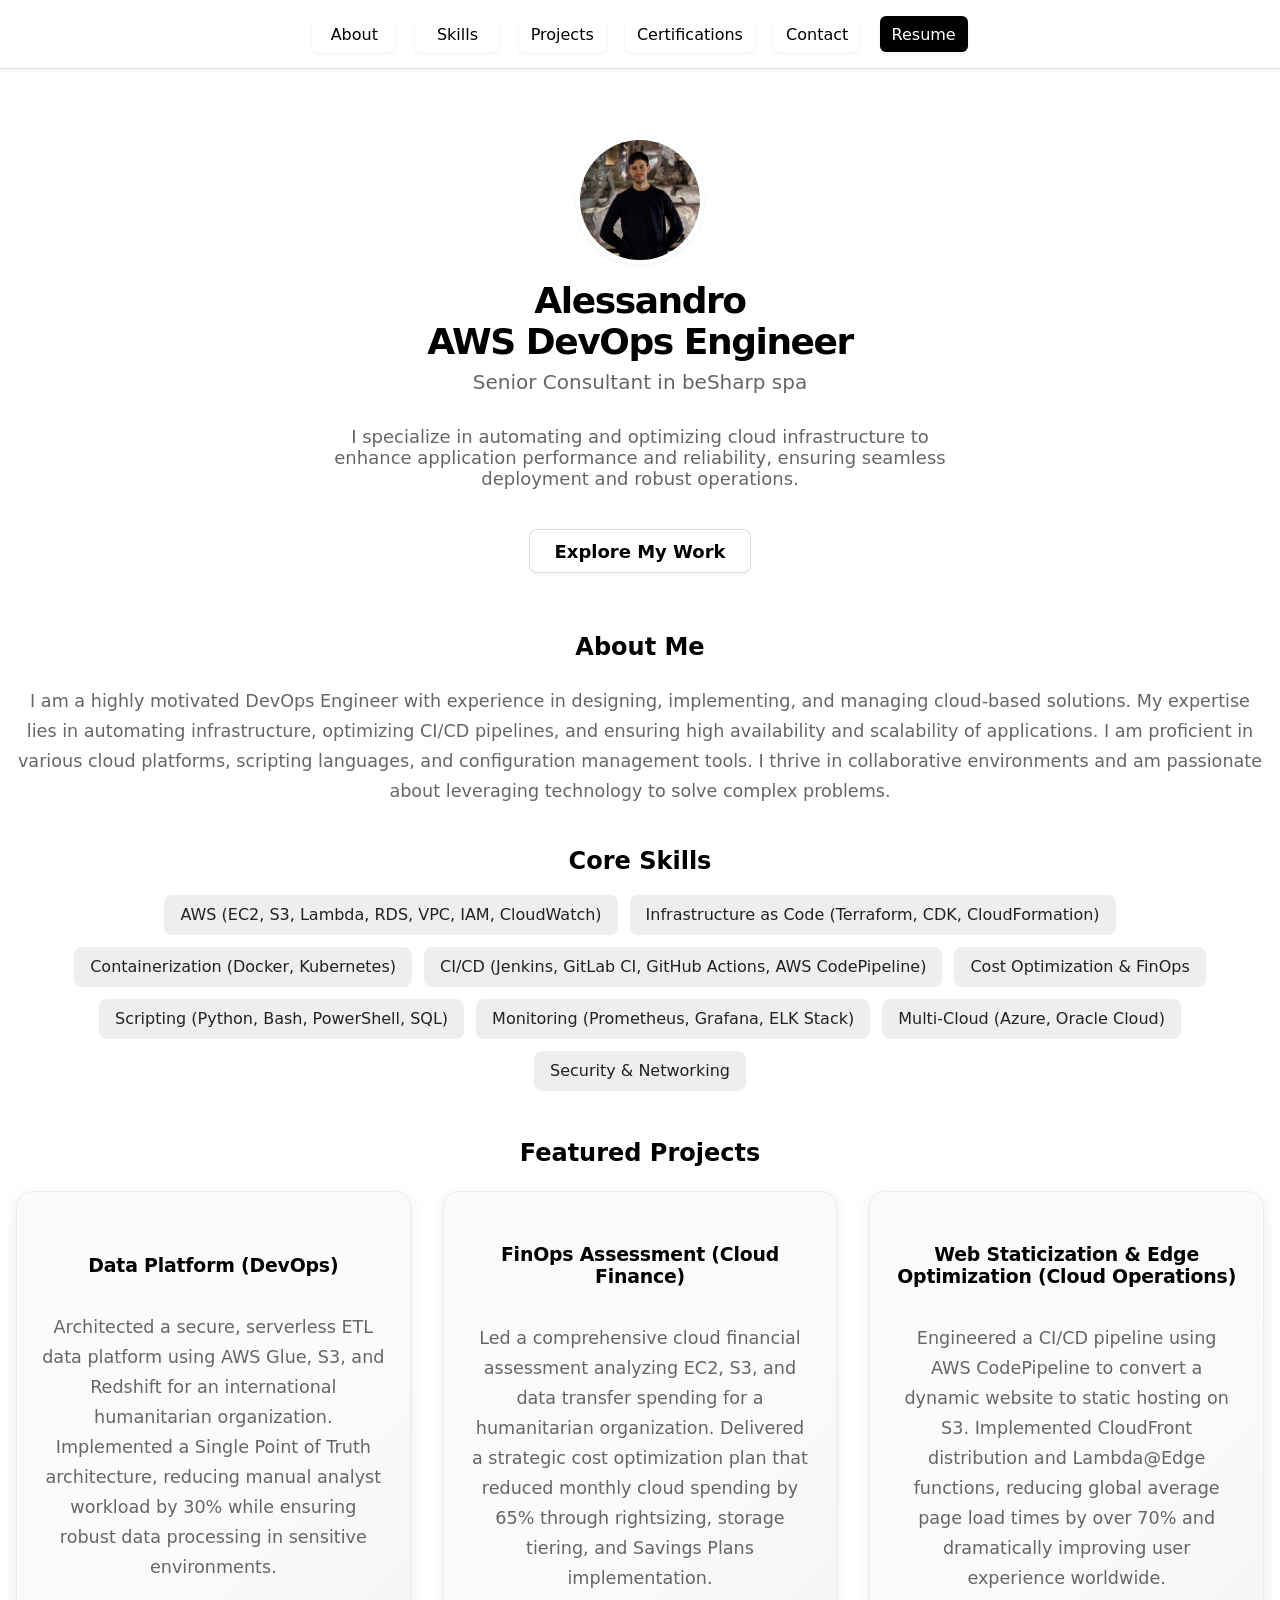
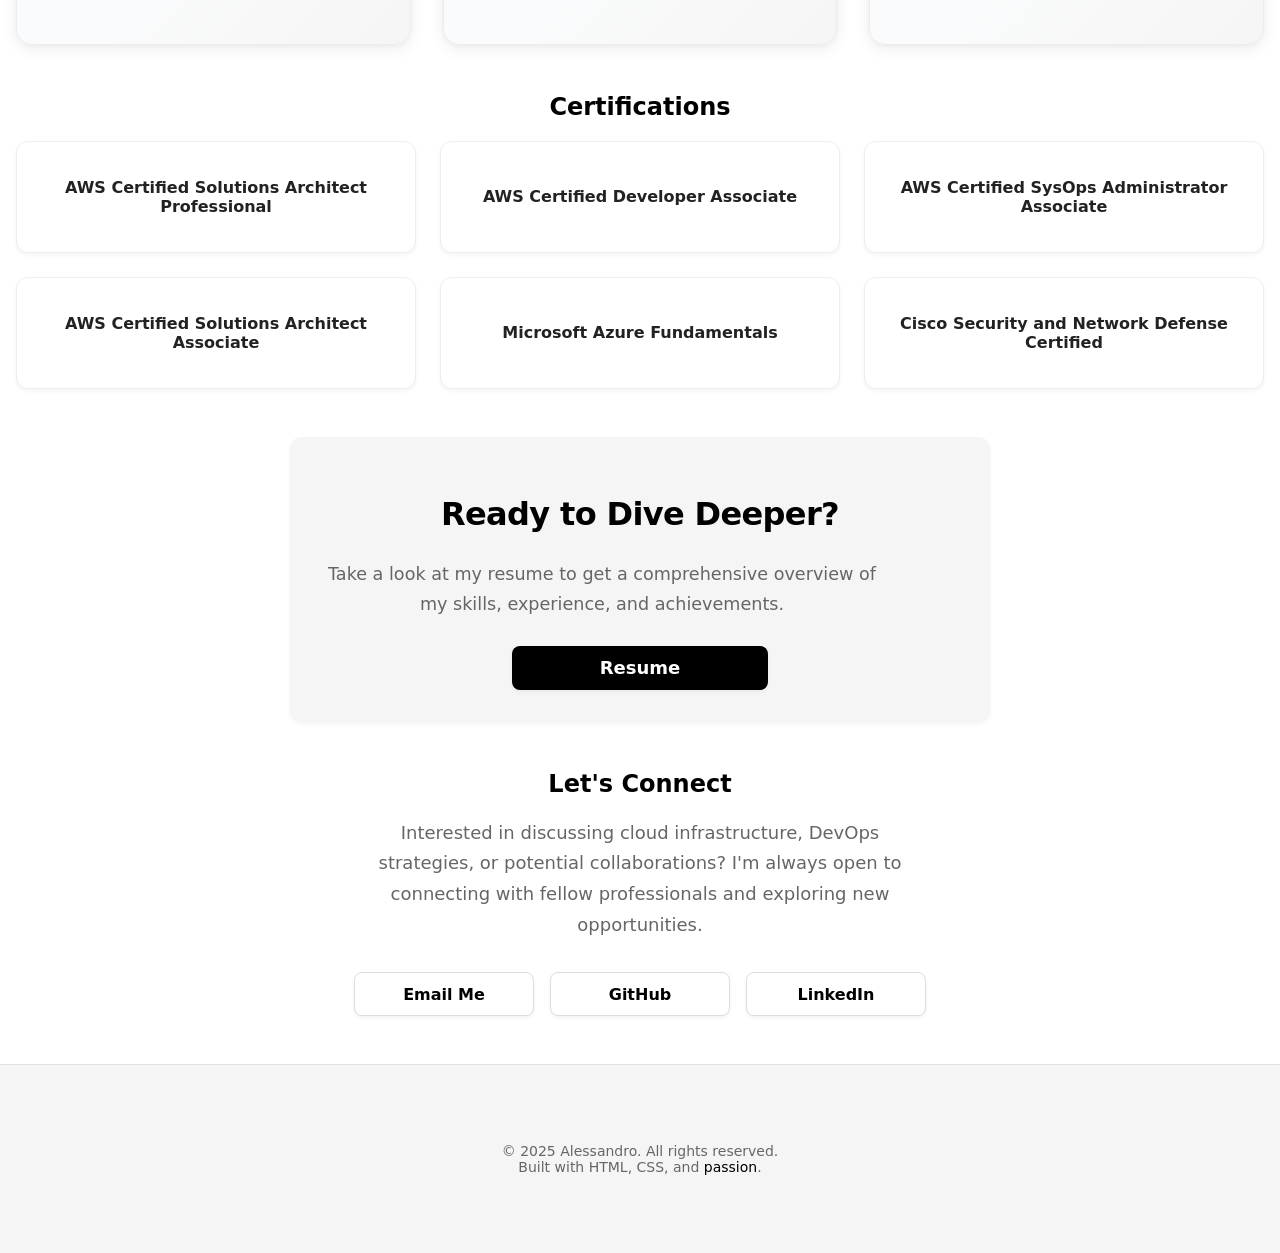
==== index.html @ d85e92bc "fix: removed dark mode" ====
<!DOCTYPE html>
<html lang="en">

<head>
  <meta charset="utf-8" />
  <title>AWS DevOps Portfolio - Alessandro</title>
  <meta name="viewport" content="width=device-width, initial-scale=1.0">
  <meta name="description"
    content="Alessandro Gallo's AWS DevOps Engineer portfolio, specializing in cloud infrastructure automation, cost optimization, and scalable solutions with proven results.">
  <meta name="keywords"
    content="AWS DevOps, Cloud Infrastructure, AWS, Azure, CI/CD, Infrastructure as Code, Cost Optimization, Terraform, Kubernetes">
  <meta name="author" content="Alessandro Gallo">
  <link rel="icon" href="data:,">

  <!-- Preconnect to external domains -->
  <link rel="preconnect" href="https://github.com">
  <link rel="preconnect" href="https://linkedin.com">

  <!-- Theme color for browser UI -->
  <meta name="theme-color" content="#000000">
  <link rel="manifest" href="manifest.json">

  <!-- Performance optimizations -->
  <link rel="preload" href="styles.css" as="style">
  <link rel="preload" href="AlessandroGallo.jpg" as="image">
  <link rel="stylesheet" href="styles.css">

  <!-- Open Graph / Social Media -->
  <meta property="og:type" content="website">
  <meta property="og:title" content="Alessandro Gallo - AWS DevOps Engineer">
  <meta property="og:description"
    content="AWS DevOps Engineer specializing in cloud infrastructure automation, cost optimization, and scalable solutions with proven results.">
  <meta property="og:url" content="https://alessandrogallo.eu.org">
  <meta property="og:image" content="https://alessandrogallo.eu.org/AlessandroGallo.jpg">

  <!-- Twitter Card -->
  <meta name="twitter:card" content="summary_large_image">
  <meta name="twitter:title" content="Alessandro Gallo - AWS DevOps Engineer">
  <meta name="twitter:description"
    content="AWS DevOps Engineer specializing in cloud infrastructure automation and cost optimization.">
  <meta name="twitter:image" content="https://alessandrogallo.eu.org/AlessandroGallo.jpg">

  <!-- Structured Data -->
  <script type="application/ld+json">
  {
    "@context": "https://schema.org",
    "@type": "Person",
    "name": "Alessandro Gallo",
    "jobTitle": "AWS DevOps Engineer",
    "worksFor": {
      "@type": "Organization",
      "name": "beSharp spa"
    },
    "url": "https://alessandrogallo.eu.org",
    "image": "https://alessandrogallo.eu.org/AlessandroGallo.jpg",
    "sameAs": [
      "https://github.com/AleG03",
      "https://linkedin.com/in/alessandro-gallo-cassarino-666607228"
    ],
    "knowsAbout": ["AWS", "DevOps", "Cloud Infrastructure", "Terraform", "Kubernetes", "Cost Optimization"],
    "alumniOf": {
      "@type": "EducationalOrganization",
      "name": "ITS Angelo Rizzoli"
    }
  }
  </script>
</head>

<body>
  <div class="topbar">
    <nav>
      <a href="#about">About</a>
      <a href="#skills">Skills</a>
      <a href="#projects">Projects</a>
      <a href="#certifications">Certifications</a>
      <a href="#contact">Contact</a>
      <a class="resume-btn" href="#resume-cta">Resume</a>
    </nav>
  </div>
  <div class="main-container">
    <main>
      <section class="hero" id="hero">
        <img src="AlessandroGallo.jpg" alt="Alessandro Gallo" class="hero-img" loading="lazy" width="128"
          height="128" />
        <h1 class="hero-title">
          <span class="tech-accent">Alessandro</span><br />
          AWS DevOps Engineer
        </h1>
        <h2 class="hero-subtitle">Senior Consultant in beSharp spa</h2>
        <p class="hero-desc">
          I specialize in automating and optimizing cloud infrastructure to enhance application performance and
          reliability, ensuring seamless deployment and robust operations.
        </p>
        <a class="explore-btn" href="#projects">
          Explore My Work
        </a>
      </section>
      <div class="section about-space" id="about">
        <h2 class="section-title">About Me</h2>
        <p>
          I am a highly motivated DevOps Engineer with experience in designing, implementing, and managing cloud-based
          solutions. My expertise lies in
          automating infrastructure, optimizing CI/CD pipelines, and ensuring high availability and scalability of
          applications. I am proficient in various cloud platforms,
          scripting languages, and configuration management tools. I thrive in collaborative environments and am
          passionate about leveraging technology to solve complex problems.
        </p>
      </div>
      <div class="section" id="skills">
        <h2 class="section-title">Core Skills</h2>
        <div class="skills-list">
          <span class="skill-badge">AWS (EC2, S3, Lambda, RDS, VPC, IAM, CloudWatch)</span>
          <span class="skill-badge">Infrastructure as Code (Terraform, CDK, CloudFormation)</span>
          <span class="skill-badge">Containerization (Docker, Kubernetes)</span>
          <span class="skill-badge">CI/CD (Jenkins, GitLab CI, GitHub Actions, AWS CodePipeline)</span>
          <span class="skill-badge">Cost Optimization & FinOps</span>
          <span class="skill-badge">Scripting (Python, Bash, PowerShell, SQL)</span>
          <span class="skill-badge">Monitoring (Prometheus, Grafana, ELK Stack)</span>
          <span class="skill-badge">Multi-Cloud (Azure, Oracle Cloud)</span>
          <span class="skill-badge">Security & Networking</span>
        </div>
      </div>
      <div class="section" id="projects">
        <h2 class="section-title">Featured Projects</h2>
        <div class="projects-grid">
          <div class="project-card">
            <div class="project-content">
              <h3 class="project-title">Data Platform (DevOps)</h3>
              <p class="project-desc">Architected a secure, serverless ETL data platform using AWS Glue, S3, and
                Redshift for an international
                humanitarian organization. Implemented a Single Point of Truth architecture, reducing manual analyst
                workload by 30% while ensuring robust data processing in sensitive environments.</p>
            </div>
          </div>
          <div class="project-card">
            <div class="project-content">
              <h3 class="project-title">FinOps Assessment (Cloud Finance)</h3>
              <p class="project-desc">Led a comprehensive cloud financial assessment analyzing EC2, S3, and data
                transfer spending
                for a humanitarian organization. Delivered a strategic cost optimization plan that reduced monthly cloud
                spending by 65% through rightsizing, storage tiering, and Savings Plans implementation.</p>
            </div>
          </div>
          <div class="project-card">
            <div class="project-content">
              <h3 class="project-title">Web Staticization & Edge Optimization (Cloud Operations)</h3>
              <p class="project-desc">Engineered a CI/CD pipeline using AWS CodePipeline to convert a dynamic website to
                static hosting on S3.
                Implemented CloudFront distribution and Lambda@Edge functions, reducing global average page load times
                by over 70% and dramatically improving user experience worldwide.</p>
            </div>
          </div>
        </div>
      </div>
      <div class="section" id="certifications">
        <h2 class="section-title">Certifications</h2>
        <div class="certifications-grid">
          <div class="cert-card">
            <h3 class="cert-title">AWS Certified Solutions Architect Professional</h3>
          </div>
          <div class="cert-card">
            <h3 class="cert-title">AWS Certified Developer Associate</h3>
          </div>
          <div class="cert-card">
            <h3 class="cert-title">AWS Certified SysOps Administrator Associate</h3>
          </div>
          <div class="cert-card">
            <h3 class="cert-title">AWS Certified Solutions Architect Associate</h3>
          </div>
          <div class="cert-card">
            <h3 class="cert-title">Microsoft Azure Fundamentals</h3>
          </div>
          <div class="cert-card">
            <h3 class="cert-title">Cisco Security and Network Defense Certified</h3>
          </div>
        </div>
      </div>
      <div class="section resume-cta" id="resume-cta">
        <h2 class="resume-cta-title">Ready to Dive Deeper?</h2>
        <p class="resume-cta-text">
          Take a look at my resume to get a comprehensive overview of my skills, experience, and achievements.
        </p>
        <a href="AlessandroGallo_CV.pdf" class="resume-btn-lg" target="_blank" rel="noopener">
          Resume
        </a>
      </div>
      <div class="section" id="contact">
        <h2 class="section-title">Let's Connect</h2>
        <p class="contact-text">
          Interested in discussing cloud infrastructure, DevOps strategies, or potential collaborations?
          I'm always open to connecting with fellow professionals and exploring new opportunities.
        </p>
        <div class="contact-list">
          <a class="contact-link" href="mailto:gc.ale03@gmail.com" aria-label="Send email to Alessandro">
            Email Me
          </a>
          <a class="contact-link" href="https://github.com/AleG03" rel="noopener noreferrer" target="_blank"
            aria-label="Visit Alessandro's GitHub profile">
            GitHub
          </a>
          <a class="contact-link" href="https://linkedin.com/in/alessandro-gallo-cassarino-666607228"
            rel="noopener noreferrer" target="_blank" aria-label="Visit Alessandro's LinkedIn profile">
            LinkedIn
          </a>
        </div>
      </div>
    </main>
  </div>
  <footer class="footer">
    <div class="footer-content">
      <p class="footer-text">
        © 2025 Alessandro. All rights reserved.
        <br />
        Built with HTML, CSS, and <span class="tech-accent">passion</span>.
      </p>
    </div>
  </footer>
</body>

</html>
---- styles.css ----
/* ==========================================================================
   Alessandro Gallo - AWS DevOps Engineer Portfolio
   ========================================================================== */

/* Improved scrollbar for better UX */
::-webkit-scrollbar {
  width: 10px;
}

::-webkit-scrollbar-track {
  background: #f1f1f1;
}

::-webkit-scrollbar-thumb {
  background: #888;
  border-radius: 5px;
}

::-webkit-scrollbar-thumb:hover {
  background: #555;
}

/* Base HTML and body styles */
html {
  scroll-padding-top: 5.5rem;
}

html,
body {
  margin: 0;
  padding: 0;
  font-family: system-ui, -apple-system, BlinkMacSystemFont, "Segoe UI", Roboto, "Helvetica Neue", Arial, sans-serif;
  background: #fff;
  color: #000;
  scroll-behavior: smooth;
  box-sizing: border-box;
}

*,
*:before,
*:after {
  box-sizing: inherit;
}

/* Navigation / Top Bar */

.topbar {
  position: fixed;
  top: 0;
  left: 0;
  right: 0;
  z-index: 50;
  display: flex;
  align-items: center;
  justify-content: center;
  background: rgba(255, 255, 255, 0.95);
  border-bottom: 1px solid #e0e0e0;
  padding: 1rem 1rem;
  box-shadow: 0 2px 4px 0 rgba(0, 0, 0, 0.05);
  backdrop-filter: blur(8px);
  width: 100%;
}

.topbar nav {
  display: flex;
  gap: 1.2rem;
  flex-wrap: wrap;
  align-items: center;
  justify-content: center;
}

.topbar a {
  color: #000;
  background: #fff;
  text-decoration: none;
  font-size: 1rem;
  font-weight: 500;
  transition: background 0.2s, color 0.2s, opacity 0.2s;
  padding: 0.25rem 0.75rem;
  border-radius: 0.375rem;
  display: flex;
  align-items: center;
  justify-content: center;
  min-width: 84px;
  height: 2.25rem;
  box-shadow: 0 2px 4px 0 rgba(0, 0, 0, 0.05);
  border: none;
}

.topbar a.resume-btn {
  color: #fff;
  background: #000;
}

.topbar a:hover {
  background: #222;
  color: #fff;
  opacity: 0.92;
}

/* Main Layout */

.main-container {
  display: flex;
  flex-direction: column;
  align-items: center;
  padding-top: 5.5rem;
  min-height: 100vh;
  background: #fff;
  width: 100%;
  box-sizing: border-box;
  text-align: center;
}

/* Hero Section */

.hero {
  width: 100%;
  max-width: 700px;
  margin: 0 auto;
  display: flex;
  flex-direction: column;
  align-items: center;
  text-align: center;
  padding: 3rem 1rem 0 1rem;
}

.hero-img {
  width: 8rem;
  height: 8rem;
  border-radius: 50%;
  object-fit: cover;
  border: 4px solid #fff;
  box-shadow: 0 2px 4px 0 rgba(0, 0, 0, 0.05);
  margin-bottom: 1rem;
  aspect-ratio: 1/1;
}

.hero-title {
  color: #000;
  font-size: 2.25rem;
  font-weight: 800;
  letter-spacing: -0.04em;
  margin: 0;
}

.hero-subtitle {
  color: #666;
  font-size: 1.25rem;
  font-weight: 500;
  margin-top: 0.5rem;
  margin-bottom: 1rem;
}

.hero-desc {
  color: #666;
  font-size: 1.125rem;
  max-width: 40rem;
  margin: 1rem auto 2.5rem auto;
}

.explore-btn {
  min-width: 120px;
  max-width: 16rem;
  height: 2.75rem;
  display: inline-flex;
  align-items: center;
  justify-content: center;
  background: #fff;
  color: #000;
  font-weight: 600;
  border-radius: 0.5rem;
  padding: 0 1.5rem;
  font-size: 1.125rem;
  box-shadow: 0 2px 4px 0 rgba(0, 0, 0, 0.05);
  transition: background 0.2s, color 0.2s, opacity 0.2s;
  text-decoration: none;
  border: 1px solid #ddd;
  margin-bottom: 2.5rem;
}

.explore-btn:hover {
  background: #000;
  color: #fff;
  opacity: 0.92;
}

/* Section Styles */

.section,
.resume-cta {
  text-align: center;
}

.section p,
.resume-cta p {
  margin: 1.5em 0;
  line-height: 1.7;
  font-size: 1.1em;
  color: #666;
}

.section-title,
.hero-title,
.resume-cta-title {
  color: #000;
}

.section {
  width: 100%;
  max-width: 80rem;
  margin: 0 auto 3rem auto;
  padding: 0 1rem;
  box-sizing: border-box;
}

.about-space {
  margin-bottom: 2.5em;
}

/* Skills Section */

.skills-list {
  display: flex;
  flex-wrap: wrap;
  gap: 0.75rem;
  justify-content: center;
}

.skill-badge {
  display: flex;
  align-items: center;
  height: 2.5rem;
  background: #eee;
  color: #222;
  border-radius: 0.5rem;
  padding: 0 1rem;
  font-size: 1rem;
  font-weight: 500;
}

/* Projects Section */

.projects-grid {
  display: grid;
  grid-template-columns: 1fr;
  gap: 2rem;
  margin-top: 1.5rem;
}

@media (min-width: 640px) {
  .projects-grid {
    grid-template-columns: 1fr 1fr;
  }
}

@media (min-width: 1024px) {
  .projects-grid {
    grid-template-columns: 1fr 1fr 1fr;
  }
}

.project-card {
  display: flex;
  flex-direction: column;
  align-items: center;
  justify-content: center;
  border-radius: 1rem;
  overflow: hidden;
  background: linear-gradient(135deg, #fafbfc 60%, #f5f5f5 100%);
  box-shadow: 0 4px 16px 0 rgba(0, 0, 0, 0.07), 0 1.5px 4px 0 rgba(0, 0, 0, 0.03);
  transition: box-shadow 0.2s, transform 0.18s;
  border: 1.5px solid #ececec;
  min-height: 180px;
  padding: 0;
}

.project-card:hover {
  box-shadow: 0 10px 24px -3px rgba(0, 0, 0, 0.10), 0 4px 8px -2px rgba(0, 0, 0, 0.04);
  transform: translateY(-4px) scale(1.025);
  border-color: #d1d5db;
}

.project-content {
  width: 100%;
  padding: 2rem 1.5rem 1.5rem 1.5rem;
  display: flex;
  flex-direction: column;
  align-items: center;
  justify-content: center;
}

.project-title {
  color: #000;
  font-size: 1.18rem;
  font-weight: 700;
  margin-bottom: 0.7rem;
  letter-spacing: -0.01em;
  text-align: center;
}

.project-desc {
  color: #555;
  font-size: 1.04rem;
  line-height: 1.7;
  text-align: center;
  margin: 0;
}

/* Certifications Section */

.certifications-grid {
  display: grid;
  grid-template-columns: 1fr;
  gap: 1.5rem;
}

@media (min-width: 640px) {
  .certifications-grid {
    grid-template-columns: 1fr 1fr;
  }
}

@media (min-width: 1024px) {
  .certifications-grid {
    grid-template-columns: 1fr 1fr 1fr;
  }
}

.cert-card {
  display: flex;
  align-items: center;
  justify-content: center;
  border-radius: 0.75rem;
  border: 1px solid #eee;
  background: #fff;
  padding: 1.25rem;
  box-shadow: 0 2px 4px 0 rgba(0, 0, 0, 0.05);
  text-align: center;
}

.cert-title {
  color: #222;
  font-size: 1rem;
  font-weight: 600;
  width: 100%;
  text-align: center;
}

/* Resume CTA Section */

.resume-cta {
  background: #f5f5f5;
  border-radius: 0.75rem;
  box-shadow: 0 2px 4px 0 rgba(0, 0, 0, 0.05);
  padding: 2rem 1.5rem;
  margin: 3rem auto;
  text-align: center;
  max-width: 700px;
  width: 90vw;
}

.resume-cta-title {
  color: #000;
  font-size: 2rem;
  font-weight: 700;
  letter-spacing: -0.02em;
  margin-bottom: 1rem;
}

.resume-cta-text {
  color: #666;
  font-size: 1.125rem;
  line-height: 1.7;
  margin-bottom: 2rem;
  max-width: 36rem;
  margin-left: auto;
  margin-right: auto;
}

.resume-btn-lg {
  min-width: 150px;
  max-width: 16rem;
  height: 2.75rem;
  display: flex;
  align-items: center;
  justify-content: center;
  background: #000;
  color: #fff;
  font-weight: 600;
  border-radius: 0.5rem;
  padding: 0 1.5rem;
  font-size: 1.125rem;
  box-shadow: 0 2px 4px 0 rgba(0, 0, 0, 0.05);
  transition: background 0.2s, color 0.2s, opacity 0.2s;
  margin: 0 auto;
  text-decoration: none;
  border: none;
  cursor: pointer;
}

.resume-btn-lg:hover {
  background: #222;
  color: #fff;
  opacity: 0.92;
}

/* Contact Section */

.contact-list {
  display: flex;
  flex-direction: column;
  gap: 1rem;
  align-items: center;
}

@media (min-width: 640px) {
  .contact-list {
    flex-direction: row;
    justify-content: center;
  }
}

.contact-link {
  min-width: 180px;
  display: flex;
  align-items: center;
  justify-content: center;
  gap: 0.5rem;
  background: #fff;
  color: #000;
  font-weight: 600;
  border-radius: 0.5rem;
  height: 2.75rem;
  padding: 0 1.5rem;
  font-size: 1rem;
  box-shadow: 0 2px 4px 0 rgba(0, 0, 0, 0.05);
  border: 1px solid #ddd;
  transition: background 0.2s, color 0.2s, opacity 0.2s;
  text-decoration: none;
}

.contact-link:hover {
  background: #000;
  color: #fff;
  opacity: 0.92;
}

.contact-text {
  color: #666;
  font-size: 1.125rem;
  line-height: 1.7;
  margin: 0 auto 2rem auto;
  max-width: 36rem;
  text-align: center;
  display: block;
  width: 100%;
}

/* Footer */

.footer {
  width: 100%;
  background: #f5f5f5;
  border-top: 1px solid #e0e0e0;
  padding: 2rem 1.5rem;
  text-align: center;
  color: #666;
  font-size: 0.95rem;
}

.footer-content {
  max-width: 80rem;
  margin: 0 auto;
  padding: 2rem 1.5rem;
  text-align: center;
}

.footer-text {
  color: #666;
  font-size: 0.875rem;
}

.tech-accent {
  color: #000;
}

/* Contact Section Specific Styles */

#contact {
  text-align: center;
}

#contact p.contact-text {
  color: #666;
  font-size: 1.125rem;
  line-height: 1.7;
  margin: 0 auto 2rem auto;
  max-width: 36rem;
  text-align: center;
  display: block;
  width: 100%;
}
---- styles.css ----
/* ==========================================================================
   Alessandro Gallo - AWS DevOps Engineer Portfolio
   ========================================================================== */

/* Improved scrollbar for better UX */
::-webkit-scrollbar {
  width: 10px;
}

::-webkit-scrollbar-track {
  background: #f1f1f1;
}

::-webkit-scrollbar-thumb {
  background: #888;
  border-radius: 5px;
}

::-webkit-scrollbar-thumb:hover {
  background: #555;
}

/* Base HTML and body styles */
html {
  scroll-padding-top: 5.5rem;
}

html,
body {
  margin: 0;
  padding: 0;
  font-family: system-ui, -apple-system, BlinkMacSystemFont, "Segoe UI", Roboto, "Helvetica Neue", Arial, sans-serif;
  background: #fff;
  color: #000;
  scroll-behavior: smooth;
  box-sizing: border-box;
}

*,
*:before,
*:after {
  box-sizing: inherit;
}

/* Navigation / Top Bar */

.topbar {
  position: fixed;
  top: 0;
  left: 0;
  right: 0;
  z-index: 50;
  display: flex;
  align-items: center;
  justify-content: center;
  background: rgba(255, 255, 255, 0.95);
  border-bottom: 1px solid #e0e0e0;
  padding: 1rem 1rem;
  box-shadow: 0 2px 4px 0 rgba(0, 0, 0, 0.05);
  backdrop-filter: blur(8px);
  width: 100%;
}

.topbar nav {
  display: flex;
  gap: 1.2rem;
  flex-wrap: wrap;
  align-items: center;
  justify-content: center;
}

.topbar a {
  color: #000;
  background: #fff;
  text-decoration: none;
  font-size: 1rem;
  font-weight: 500;
  transition: background 0.2s, color 0.2s, opacity 0.2s;
  padding: 0.25rem 0.75rem;
  border-radius: 0.375rem;
  display: flex;
  align-items: center;
  justify-content: center;
  min-width: 84px;
  height: 2.25rem;
  box-shadow: 0 2px 4px 0 rgba(0, 0, 0, 0.05);
  border: none;
}

.topbar a.resume-btn {
  color: #fff;
  background: #000;
}

.topbar a:hover {
  background: #222;
  color: #fff;
  opacity: 0.92;
}

/* Main Layout */

.main-container {
  display: flex;
  flex-direction: column;
  align-items: center;
  padding-top: 5.5rem;
  min-height: 100vh;
  background: #fff;
  width: 100%;
  box-sizing: border-box;
  text-align: center;
}

/* Hero Section */

.hero {
  width: 100%;
  max-width: 700px;
  margin: 0 auto;
  display: flex;
  flex-direction: column;
  align-items: center;
  text-align: center;
  padding: 3rem 1rem 0 1rem;
}

.hero-img {
  width: 8rem;
  height: 8rem;
  border-radius: 50%;
  object-fit: cover;
  border: 4px solid #fff;
  box-shadow: 0 2px 4px 0 rgba(0, 0, 0, 0.05);
  margin-bottom: 1rem;
  aspect-ratio: 1/1;
}

.hero-title {
  color: #000;
  font-size: 2.25rem;
  font-weight: 800;
  letter-spacing: -0.04em;
  margin: 0;
}

.hero-subtitle {
  color: #666;
  font-size: 1.25rem;
  font-weight: 500;
  margin-top: 0.5rem;
  margin-bottom: 1rem;
}

.hero-desc {
  color: #666;
  font-size: 1.125rem;
  max-width: 40rem;
  margin: 1rem auto 2.5rem auto;
}

.explore-btn {
  min-width: 120px;
  max-width: 16rem;
  height: 2.75rem;
  display: inline-flex;
  align-items: center;
  justify-content: center;
  background: #fff;
  color: #000;
  font-weight: 600;
  border-radius: 0.5rem;
  padding: 0 1.5rem;
  font-size: 1.125rem;
  box-shadow: 0 2px 4px 0 rgba(0, 0, 0, 0.05);
  transition: background 0.2s, color 0.2s, opacity 0.2s;
  text-decoration: none;
  border: 1px solid #ddd;
  margin-bottom: 2.5rem;
}

.explore-btn:hover {
  background: #000;
  color: #fff;
  opacity: 0.92;
}

/* Section Styles */

.section,
.resume-cta {
  text-align: center;
}

.section p,
.resume-cta p {
  margin: 1.5em 0;
  line-height: 1.7;
  font-size: 1.1em;
  color: #666;
}

.section-title,
.hero-title,
.resume-cta-title {
  color: #000;
}

.section {
  width: 100%;
  max-width: 80rem;
  margin: 0 auto 3rem auto;
  padding: 0 1rem;
  box-sizing: border-box;
}

.about-space {
  margin-bottom: 2.5em;
}

/* Skills Section */

.skills-list {
  display: flex;
  flex-wrap: wrap;
  gap: 0.75rem;
  justify-content: center;
}

.skill-badge {
  display: flex;
  align-items: center;
  height: 2.5rem;
  background: #eee;
  color: #222;
  border-radius: 0.5rem;
  padding: 0 1rem;
  font-size: 1rem;
  font-weight: 500;
}

/* Projects Section */

.projects-grid {
  display: grid;
  grid-template-columns: 1fr;
  gap: 2rem;
  margin-top: 1.5rem;
}

@media (min-width: 640px) {
  .projects-grid {
    grid-template-columns: 1fr 1fr;
  }
}

@media (min-width: 1024px) {
  .projects-grid {
    grid-template-columns: 1fr 1fr 1fr;
  }
}

.project-card {
  display: flex;
  flex-direction: column;
  align-items: center;
  justify-content: center;
  border-radius: 1rem;
  overflow: hidden;
  background: linear-gradient(135deg, #fafbfc 60%, #f5f5f5 100%);
  box-shadow: 0 4px 16px 0 rgba(0, 0, 0, 0.07), 0 1.5px 4px 0 rgba(0, 0, 0, 0.03);
  transition: box-shadow 0.2s, transform 0.18s;
  border: 1.5px solid #ececec;
  min-height: 180px;
  padding: 0;
}

.project-card:hover {
  box-shadow: 0 10px 24px -3px rgba(0, 0, 0, 0.10), 0 4px 8px -2px rgba(0, 0, 0, 0.04);
  transform: translateY(-4px) scale(1.025);
  border-color: #d1d5db;
}

.project-content {
  width: 100%;
  padding: 2rem 1.5rem 1.5rem 1.5rem;
  display: flex;
  flex-direction: column;
  align-items: center;
  justify-content: center;
}

.project-title {
  color: #000;
  font-size: 1.18rem;
  font-weight: 700;
  margin-bottom: 0.7rem;
  letter-spacing: -0.01em;
  text-align: center;
}

.project-desc {
  color: #555;
  font-size: 1.04rem;
  line-height: 1.7;
  text-align: center;
  margin: 0;
}

/* Certifications Section */

.certifications-grid {
  display: grid;
  grid-template-columns: 1fr;
  gap: 1.5rem;
}

@media (min-width: 640px) {
  .certifications-grid {
    grid-template-columns: 1fr 1fr;
  }
}

@media (min-width: 1024px) {
  .certifications-grid {
    grid-template-columns: 1fr 1fr 1fr;
  }
}

.cert-card {
  display: flex;
  align-items: center;
  justify-content: center;
  border-radius: 0.75rem;
  border: 1px solid #eee;
  background: #fff;
  padding: 1.25rem;
  box-shadow: 0 2px 4px 0 rgba(0, 0, 0, 0.05);
  text-align: center;
}

.cert-title {
  color: #222;
  font-size: 1rem;
  font-weight: 600;
  width: 100%;
  text-align: center;
}

/* Resume CTA Section */

.resume-cta {
  background: #f5f5f5;
  border-radius: 0.75rem;
  box-shadow: 0 2px 4px 0 rgba(0, 0, 0, 0.05);
  padding: 2rem 1.5rem;
  margin: 3rem auto;
  text-align: center;
  max-width: 700px;
  width: 90vw;
}

.resume-cta-title {
  color: #000;
  font-size: 2rem;
  font-weight: 700;
  letter-spacing: -0.02em;
  margin-bottom: 1rem;
}

.resume-cta-text {
  color: #666;
  font-size: 1.125rem;
  line-height: 1.7;
  margin-bottom: 2rem;
  max-width: 36rem;
  margin-left: auto;
  margin-right: auto;
}

.resume-btn-lg {
  min-width: 150px;
  max-width: 16rem;
  height: 2.75rem;
  display: flex;
  align-items: center;
  justify-content: center;
  background: #000;
  color: #fff;
  font-weight: 600;
  border-radius: 0.5rem;
  padding: 0 1.5rem;
  font-size: 1.125rem;
  box-shadow: 0 2px 4px 0 rgba(0, 0, 0, 0.05);
  transition: background 0.2s, color 0.2s, opacity 0.2s;
  margin: 0 auto;
  text-decoration: none;
  border: none;
  cursor: pointer;
}

.resume-btn-lg:hover {
  background: #222;
  color: #fff;
  opacity: 0.92;
}

/* Contact Section */

.contact-list {
  display: flex;
  flex-direction: column;
  gap: 1rem;
  align-items: center;
}

@media (min-width: 640px) {
  .contact-list {
    flex-direction: row;
    justify-content: center;
  }
}

.contact-link {
  min-width: 180px;
  display: flex;
  align-items: center;
  justify-content: center;
  gap: 0.5rem;
  background: #fff;
  color: #000;
  font-weight: 600;
  border-radius: 0.5rem;
  height: 2.75rem;
  padding: 0 1.5rem;
  font-size: 1rem;
  box-shadow: 0 2px 4px 0 rgba(0, 0, 0, 0.05);
  border: 1px solid #ddd;
  transition: background 0.2s, color 0.2s, opacity 0.2s;
  text-decoration: none;
}

.contact-link:hover {
  background: #000;
  color: #fff;
  opacity: 0.92;
}

.contact-text {
  color: #666;
  font-size: 1.125rem;
  line-height: 1.7;
  margin: 0 auto 2rem auto;
  max-width: 36rem;
  text-align: center;
  display: block;
  width: 100%;
}

/* Footer */

.footer {
  width: 100%;
  background: #f5f5f5;
  border-top: 1px solid #e0e0e0;
  padding: 2rem 1.5rem;
  text-align: center;
  color: #666;
  font-size: 0.95rem;
}

.footer-content {
  max-width: 80rem;
  margin: 0 auto;
  padding: 2rem 1.5rem;
  text-align: center;
}

.footer-text {
  color: #666;
  font-size: 0.875rem;
}

.tech-accent {
  color: #000;
}

/* Contact Section Specific Styles */

#contact {
  text-align: center;
}

#contact p.contact-text {
  color: #666;
  font-size: 1.125rem;
  line-height: 1.7;
  margin: 0 auto 2rem auto;
  max-width: 36rem;
  text-align: center;
  display: block;
  width: 100%;
}
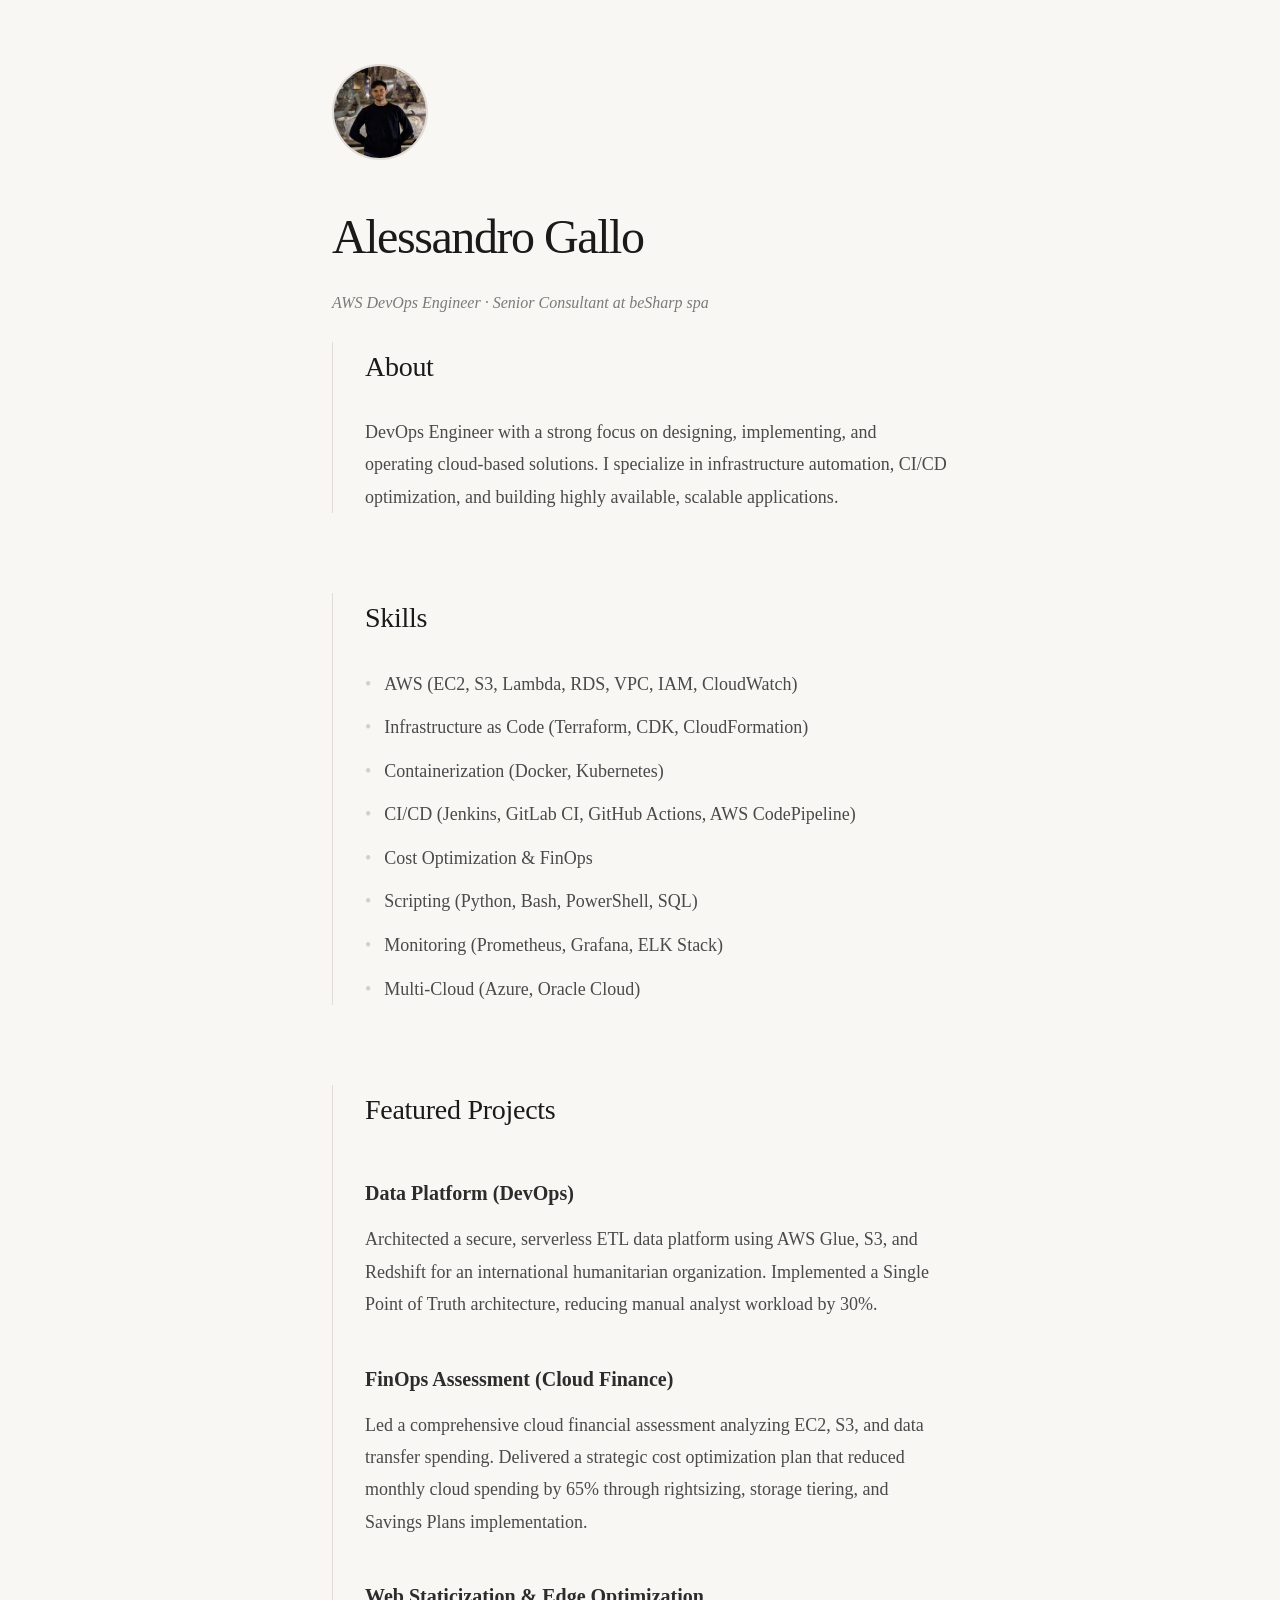
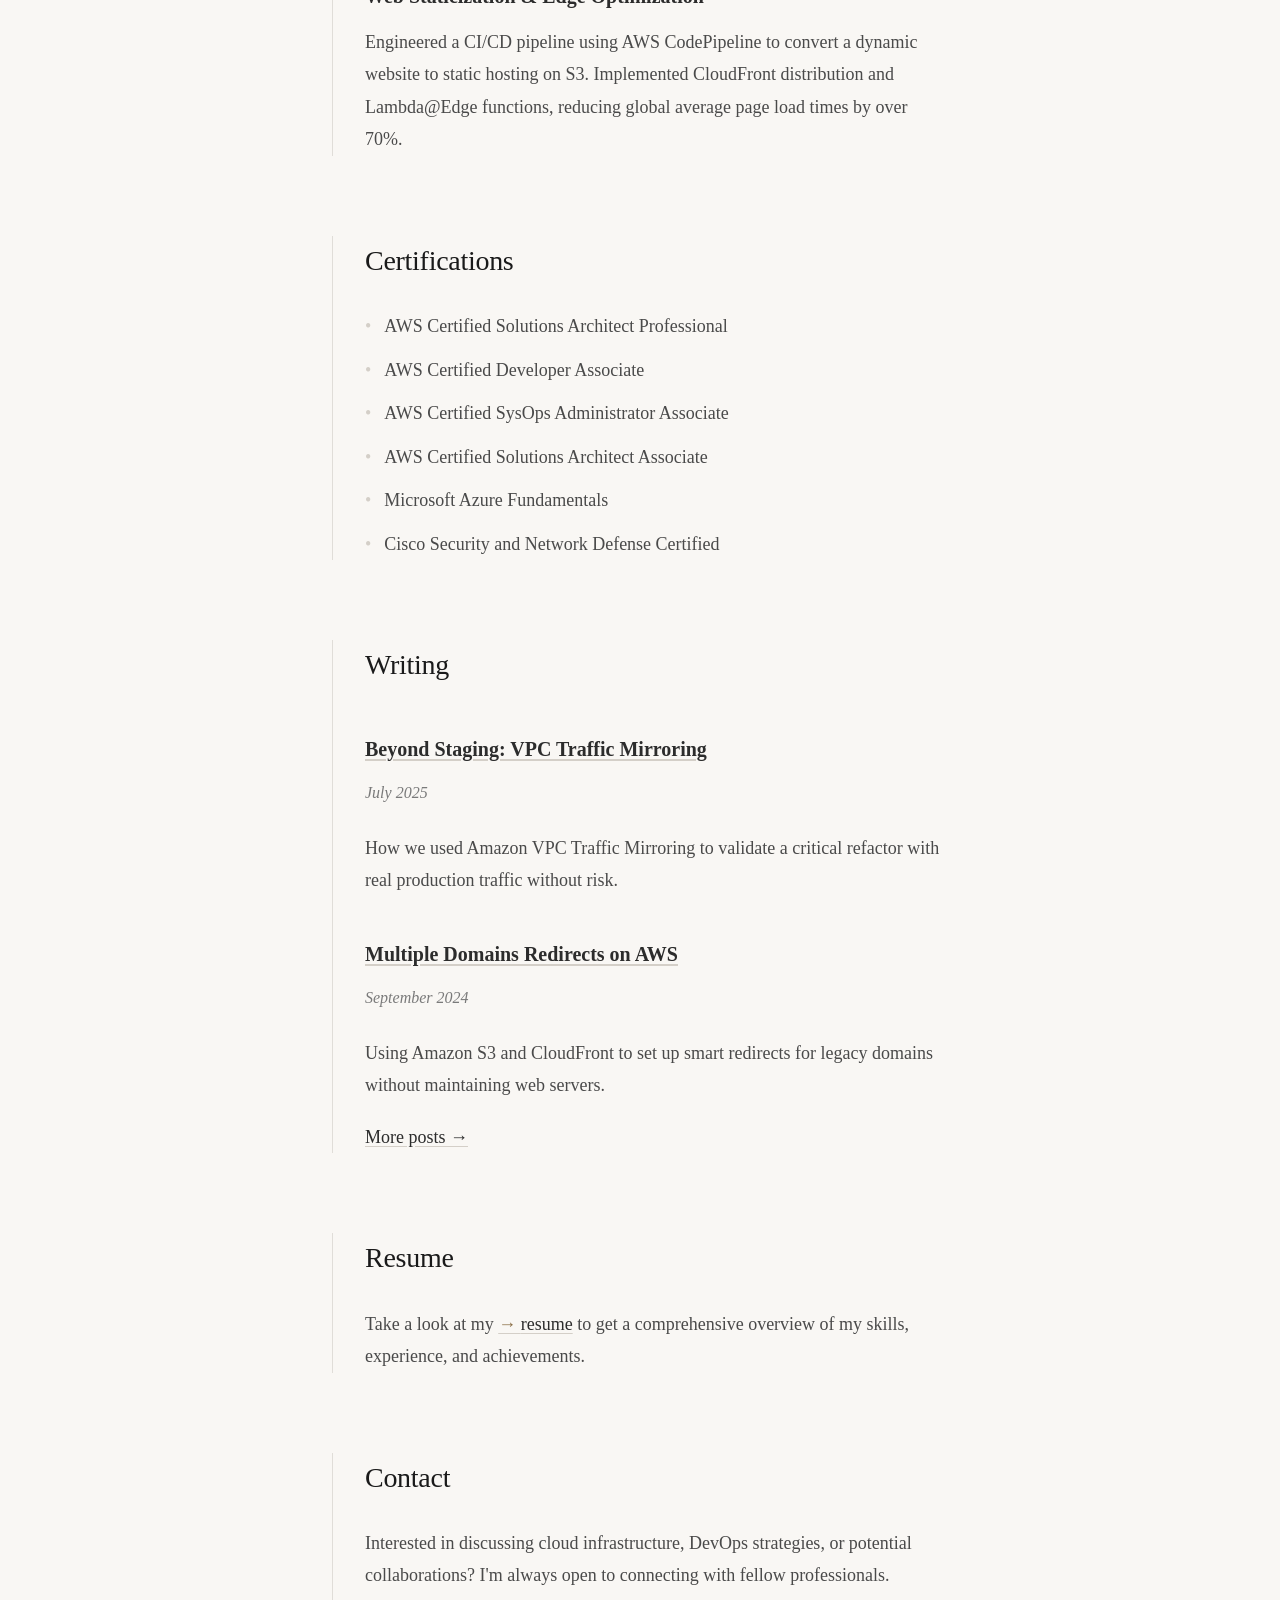
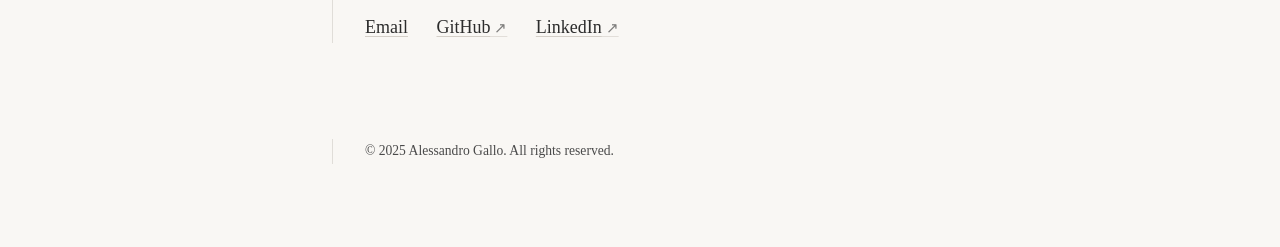
==== commit c05eb8d5: "New Website Online. With Blog Posts!" ====
--- a/index.html
+++ b/index.html
@@ -2,218 +2,235 @@
 <html lang="en">
 
 <head>
-  <meta charset="utf-8" />
-  <title>AWS DevOps Portfolio - Alessandro</title>
+  <meta charset="utf-8">
+  <title>Alessandro Gallo - AWS DevOps Engineer</title>
   <meta name="viewport" content="width=device-width, initial-scale=1.0">
   <meta name="description"
-    content="Alessandro Gallo's AWS DevOps Engineer portfolio, specializing in cloud infrastructure automation, cost optimization, and scalable solutions with proven results.">
-  <meta name="keywords"
-    content="AWS DevOps, Cloud Infrastructure, AWS, Azure, CI/CD, Infrastructure as Code, Cost Optimization, Terraform, Kubernetes">
+    content="Alessandro Gallo's AWS DevOps Engineer portfolio, specializing in cloud infrastructure automation, cost optimization, and scalable solutions.">
   <meta name="author" content="Alessandro Gallo">
-  <link rel="icon" href="data:,">
-
-  <!-- Preconnect to external domains -->
-  <link rel="preconnect" href="https://github.com">
-  <link rel="preconnect" href="https://linkedin.com">
-
-  <!-- Theme color for browser UI -->
-  <meta name="theme-color" content="#000000">
-  <link rel="manifest" href="manifest.json">
-
-  <!-- Performance optimizations -->
-  <link rel="preload" href="styles.css" as="style">
-  <link rel="preload" href="AlessandroGallo.jpg" as="image">
-  <link rel="stylesheet" href="styles.css">
-
-  <!-- Open Graph / Social Media -->
-  <meta property="og:type" content="website">
-  <meta property="og:title" content="Alessandro Gallo - AWS DevOps Engineer">
-  <meta property="og:description"
-    content="AWS DevOps Engineer specializing in cloud infrastructure automation, cost optimization, and scalable solutions with proven results.">
-  <meta property="og:url" content="https://alessandrogallo.eu.org">
-  <meta property="og:image" content="https://alessandrogallo.eu.org/AlessandroGallo.jpg">
-
-  <!-- Twitter Card -->
-  <meta name="twitter:card" content="summary_large_image">
-  <meta name="twitter:title" content="Alessandro Gallo - AWS DevOps Engineer">
-  <meta name="twitter:description"
-    content="AWS DevOps Engineer specializing in cloud infrastructure automation and cost optimization.">
-  <meta name="twitter:image" content="https://alessandrogallo.eu.org/AlessandroGallo.jpg">
-
-  <!-- Structured Data -->
-  <script type="application/ld+json">
-  {
-    "@context": "https://schema.org",
-    "@type": "Person",
-    "name": "Alessandro Gallo",
-    "jobTitle": "AWS DevOps Engineer",
-    "worksFor": {
-      "@type": "Organization",
-      "name": "beSharp spa"
-    },
-    "url": "https://alessandrogallo.eu.org",
-    "image": "https://alessandrogallo.eu.org/AlessandroGallo.jpg",
-    "sameAs": [
-      "https://github.com/AleG03",
-      "https://linkedin.com/in/alessandro-gallo-cassarino-666607228"
-    ],
-    "knowsAbout": ["AWS", "DevOps", "Cloud Infrastructure", "Terraform", "Kubernetes", "Cost Optimization"],
-    "alumniOf": {
-      "@type": "EducationalOrganization",
-      "name": "ITS Angelo Rizzoli"
-    }
-  }
-  </script>
+  <link rel="icon" href="assets/favicon/favicon.svg" type="image/svg+xml">
+  <style>
+    * {
+      margin: 0;
+      padding: 0;
+      box-sizing: border-box;
+    }
+
+    body {
+      font-family: Charter, 'Iowan Old Style', 'Palatino Linotype', 'URW Palladio L', Georgia, serif;
+      font-size: 18px;
+      line-height: 1.8;
+      color: #2c2c2c;
+      background: #f9f7f4;
+      max-width: 680px;
+      margin: 0 auto;
+      padding: 4rem 2rem;
+    }
+
+    img {
+      border-radius: 50%;
+      width: 96px;
+      height: 96px;
+      margin-bottom: 1.5rem;
+      border: 2px solid #e0ddd8;
+    }
+
+    h1 {
+      font-size: 3rem;
+      font-weight: 400;
+      margin-bottom: 0.5rem;
+      letter-spacing: -0.03em;
+      color: #1a1a1a;
+    }
+
+    h2 {
+      font-size: 1.75rem;
+      font-weight: 400;
+      margin-bottom: 1.5rem;
+      color: #1a1a1a;
+      letter-spacing: -0.01em;
+    }
+
+    h3 {
+      font-size: 1.25rem;
+      font-weight: 600;
+      margin: 2.5rem 0 0.75rem;
+      color: #2c2c2c;
+    }
+
+    p {
+      margin-bottom: 1.2rem;
+      color: #4a4a4a;
+    }
+
+    a {
+      color: #2c2c2c;
+      text-decoration: underline;
+      text-decoration-color: #d4cfc8;
+      text-underline-offset: 3px;
+    }
+
+    a:hover {
+      color: #8b6f47;
+      text-decoration-color: #8b6f47;
+    }
+
+    .meta {
+      color: #7a7a7a;
+      font-size: 1rem;
+      font-style: italic;
+      margin-bottom: 1.5rem;
+    }
+
+    .intro {
+      font-size: 1.15rem;
+      line-height: 1.9;
+      color: #4a4a4a;
+      margin-bottom: 5rem;
+    }
+
+    section {
+      margin-bottom: 5rem;
+      padding-left: 2rem;
+      border-left: 1px solid #e0ddd8;
+    }
+
+    ul {
+      list-style: none;
+      margin-bottom: 1rem;
+    }
+
+    li {
+      margin-bottom: 0.7rem;
+      padding-left: 1.2rem;
+      position: relative;
+      color: #4a4a4a;
+    }
+
+    li:before {
+      content: "• ";
+      position: absolute;
+      left: 0;
+      color: #d4cfc8;
+    }
+
+    .contact a {
+      margin-right: 1.5rem;
+      font-weight: 500;
+    }
+
+    a[href^="http"]:after {
+      content: " ↗";
+      font-size: 0.85em;
+      opacity: 0.6;
+    }
+
+    .resume-link:before {
+      content: "→ ";
+      color: #8b6f47;
+    }
+
+    footer {
+      margin-top: 6rem;
+      padding-left: 2rem;
+      border-left: 1px solid #e0ddd8;
+      color: #999;
+      font-size: 0.85rem;
+    }
+  </style>
 </head>
 
 <body>
-  <div class="topbar">
-    <nav>
-      <a href="#about">About</a>
-      <a href="#skills">Skills</a>
-      <a href="#projects">Projects</a>
-      <a href="#certifications">Certifications</a>
-      <a href="#contact">Contact</a>
-      <a class="resume-btn" href="#resume-cta">Resume</a>
-    </nav>
-  </div>
-  <div class="main-container">
-    <main>
-      <section class="hero" id="hero">
-        <img src="AlessandroGallo.jpg" alt="Alessandro Gallo" class="hero-img" loading="lazy" width="128"
-          height="128" />
-        <h1 class="hero-title">
-          <span class="tech-accent">Alessandro</span><br />
-          AWS DevOps Engineer
-        </h1>
-        <h2 class="hero-subtitle">Senior Consultant in beSharp spa</h2>
-        <p class="hero-desc">
-          I specialize in automating and optimizing cloud infrastructure to enhance application performance and
-          reliability, ensuring seamless deployment and robust operations.
-        </p>
-        <a class="explore-btn" href="#projects">
-          Explore My Work
-        </a>
-      </section>
-      <div class="section about-space" id="about">
-        <h2 class="section-title">About Me</h2>
-        <p>
-          I am a highly motivated DevOps Engineer with experience in designing, implementing, and managing cloud-based
-          solutions. My expertise lies in
-          automating infrastructure, optimizing CI/CD pipelines, and ensuring high availability and scalability of
-          applications. I am proficient in various cloud platforms,
-          scripting languages, and configuration management tools. I thrive in collaborative environments and am
-          passionate about leveraging technology to solve complex problems.
-        </p>
-      </div>
-      <div class="section" id="skills">
-        <h2 class="section-title">Core Skills</h2>
-        <div class="skills-list">
-          <span class="skill-badge">AWS (EC2, S3, Lambda, RDS, VPC, IAM, CloudWatch)</span>
-          <span class="skill-badge">Infrastructure as Code (Terraform, CDK, CloudFormation)</span>
-          <span class="skill-badge">Containerization (Docker, Kubernetes)</span>
-          <span class="skill-badge">CI/CD (Jenkins, GitLab CI, GitHub Actions, AWS CodePipeline)</span>
-          <span class="skill-badge">Cost Optimization & FinOps</span>
-          <span class="skill-badge">Scripting (Python, Bash, PowerShell, SQL)</span>
-          <span class="skill-badge">Monitoring (Prometheus, Grafana, ELK Stack)</span>
-          <span class="skill-badge">Multi-Cloud (Azure, Oracle Cloud)</span>
-          <span class="skill-badge">Security & Networking</span>
-        </div>
-      </div>
-      <div class="section" id="projects">
-        <h2 class="section-title">Featured Projects</h2>
-        <div class="projects-grid">
-          <div class="project-card">
-            <div class="project-content">
-              <h3 class="project-title">Data Platform (DevOps)</h3>
-              <p class="project-desc">Architected a secure, serverless ETL data platform using AWS Glue, S3, and
-                Redshift for an international
-                humanitarian organization. Implemented a Single Point of Truth architecture, reducing manual analyst
-                workload by 30% while ensuring robust data processing in sensitive environments.</p>
-            </div>
-          </div>
-          <div class="project-card">
-            <div class="project-content">
-              <h3 class="project-title">FinOps Assessment (Cloud Finance)</h3>
-              <p class="project-desc">Led a comprehensive cloud financial assessment analyzing EC2, S3, and data
-                transfer spending
-                for a humanitarian organization. Delivered a strategic cost optimization plan that reduced monthly cloud
-                spending by 65% through rightsizing, storage tiering, and Savings Plans implementation.</p>
-            </div>
-          </div>
-          <div class="project-card">
-            <div class="project-content">
-              <h3 class="project-title">Web Staticization & Edge Optimization (Cloud Operations)</h3>
-              <p class="project-desc">Engineered a CI/CD pipeline using AWS CodePipeline to convert a dynamic website to
-                static hosting on S3.
-                Implemented CloudFront distribution and Lambda@Edge functions, reducing global average page load times
-                by over 70% and dramatically improving user experience worldwide.</p>
-            </div>
-          </div>
-        </div>
-      </div>
-      <div class="section" id="certifications">
-        <h2 class="section-title">Certifications</h2>
-        <div class="certifications-grid">
-          <div class="cert-card">
-            <h3 class="cert-title">AWS Certified Solutions Architect Professional</h3>
-          </div>
-          <div class="cert-card">
-            <h3 class="cert-title">AWS Certified Developer Associate</h3>
-          </div>
-          <div class="cert-card">
-            <h3 class="cert-title">AWS Certified SysOps Administrator Associate</h3>
-          </div>
-          <div class="cert-card">
-            <h3 class="cert-title">AWS Certified Solutions Architect Associate</h3>
-          </div>
-          <div class="cert-card">
-            <h3 class="cert-title">Microsoft Azure Fundamentals</h3>
-          </div>
-          <div class="cert-card">
-            <h3 class="cert-title">Cisco Security and Network Defense Certified</h3>
-          </div>
-        </div>
-      </div>
-      <div class="section resume-cta" id="resume-cta">
-        <h2 class="resume-cta-title">Ready to Dive Deeper?</h2>
-        <p class="resume-cta-text">
-          Take a look at my resume to get a comprehensive overview of my skills, experience, and achievements.
-        </p>
-        <a href="AlessandroGallo_CV.pdf" class="resume-btn-lg" target="_blank" rel="noopener">
-          Resume
-        </a>
-      </div>
-      <div class="section" id="contact">
-        <h2 class="section-title">Let's Connect</h2>
-        <p class="contact-text">
-          Interested in discussing cloud infrastructure, DevOps strategies, or potential collaborations?
-          I'm always open to connecting with fellow professionals and exploring new opportunities.
-        </p>
-        <div class="contact-list">
-          <a class="contact-link" href="mailto:gc.ale03@gmail.com" aria-label="Send email to Alessandro">
-            Email Me
-          </a>
-          <a class="contact-link" href="https://github.com/AleG03" rel="noopener noreferrer" target="_blank"
-            aria-label="Visit Alessandro's GitHub profile">
-            GitHub
-          </a>
-          <a class="contact-link" href="https://linkedin.com/in/alessandro-gallo-cassarino-666607228"
-            rel="noopener noreferrer" target="_blank" aria-label="Visit Alessandro's LinkedIn profile">
-            LinkedIn
-          </a>
-        </div>
-      </div>
-    </main>
-  </div>
-  <footer class="footer">
-    <div class="footer-content">
-      <p class="footer-text">
-        © 2025 Alessandro. All rights reserved.
-        <br />
-        Built with HTML, CSS, and <span class="tech-accent">passion</span>.
-      </p>
-    </div>
+  <header>
+    <img src="assets/profile/alessandro.jpg" alt="Alessandro Gallo" width="96" height="96">
+    <h1>Alessandro Gallo</h1>
+    <p class="meta">AWS DevOps Engineer · Senior Consultant at beSharp spa</p>
+  </header>
+
+  <section>
+    <h2>About</h2>
+    <p>DevOps Engineer with a strong focus on designing, implementing, and operating cloud-based solutions.
+I specialize in infrastructure automation, CI/CD optimization, and building highly available, scalable applications.</p>
+  </section>
+
+  <section>
+    <h2>Skills</h2>
+    <ul>
+      <li>AWS (EC2, S3, Lambda, RDS, VPC, IAM, CloudWatch)</li>
+      <li>Infrastructure as Code (Terraform, CDK, CloudFormation)</li>
+      <li>Containerization (Docker, Kubernetes)</li>
+      <li>CI/CD (Jenkins, GitLab CI, GitHub Actions, AWS CodePipeline)</li>
+      <li>Cost Optimization & FinOps</li>
+      <li>Scripting (Python, Bash, PowerShell, SQL)</li>
+      <li>Monitoring (Prometheus, Grafana, ELK Stack)</li>
+      <li>Multi-Cloud (Azure, Oracle Cloud)</li>
+    </ul>
+  </section>
+
+  <section>
+    <h2>Featured Projects</h2>
+
+    <h3>Data Platform (DevOps)</h3>
+    <p>Architected a secure, serverless ETL data platform using AWS Glue, S3, and Redshift for an international
+      humanitarian organization. Implemented a Single Point of Truth architecture, reducing manual analyst workload by
+      30%.</p>
+
+    <h3>FinOps Assessment (Cloud Finance)</h3>
+    <p>Led a comprehensive cloud financial assessment analyzing EC2, S3, and data transfer spending. Delivered a
+      strategic cost optimization plan that reduced monthly cloud spending by 65% through rightsizing, storage tiering,
+      and Savings Plans implementation.</p>
+
+    <h3>Web Staticization & Edge Optimization</h3>
+    <p>Engineered a CI/CD pipeline using AWS CodePipeline to convert a dynamic website to static hosting on S3.
+      Implemented CloudFront distribution and Lambda@Edge functions, reducing global average page load times by over
+      70%.</p>
+  </section>
+
+  <section>
+    <h2>Certifications</h2>
+    <ul>
+      <li>AWS Certified Solutions Architect Professional</li>
+      <li>AWS Certified Developer Associate</li>
+      <li>AWS Certified SysOps Administrator Associate</li>
+      <li>AWS Certified Solutions Architect Associate</li>
+      <li>Microsoft Azure Fundamentals</li>
+      <li>Cisco Security and Network Defense Certified</li>
+    </ul>
+  </section>
+
+  <section>
+    <h2>Writing</h2>
+    <h3><a href="blog/vpc-traffic-mirroring-validation.html">Beyond Staging: VPC Traffic Mirroring</a></h3>
+    <p class="meta">July 2025</p>
+    <p>How we used Amazon VPC Traffic Mirroring to validate a critical refactor with real production traffic without
+      risk.</p>
+
+    <h3><a href="blog/handling-multiple-domains-redirects.html">Multiple Domains Redirects on AWS</a></h3>
+    <p class="meta">September 2024</p>
+    <p>Using Amazon S3 and CloudFront to set up smart redirects for legacy domains without maintaining web servers.</p>
+
+    <p><a href="blog/index.html">More posts →</a></p>
+  </section>
+
+  <section>
+    <h2>Resume</h2>
+    <p>Take a look at my <a href="assets/docs/resume.pdf" class="resume-link" target="_blank" rel="noopener">resume</a>
+      to get a comprehensive overview of my skills, experience, and achievements.</p>
+  </section>
+
+  <section>
+    <h2>Contact</h2>
+    <p>Interested in discussing cloud infrastructure, DevOps strategies, or potential collaborations? I'm always open to
+      connecting with fellow professionals.</p>
+    <p class="contact">
+      <a href="mailto:gc.ale03@gmail.com">Email</a>
+      <a href="https://github.com/AleG03" target="_blank" rel="noopener">GitHub</a>
+      <a href="https://linkedin.com/in/alessandro-gallo-cassarino-666607228" target="_blank" rel="noopener">LinkedIn</a>
+    </p>
+  </section>
+
+  <footer>
+    <p>© 2025 Alessandro Gallo. All rights reserved.</p>
   </footer>
 </body>
 
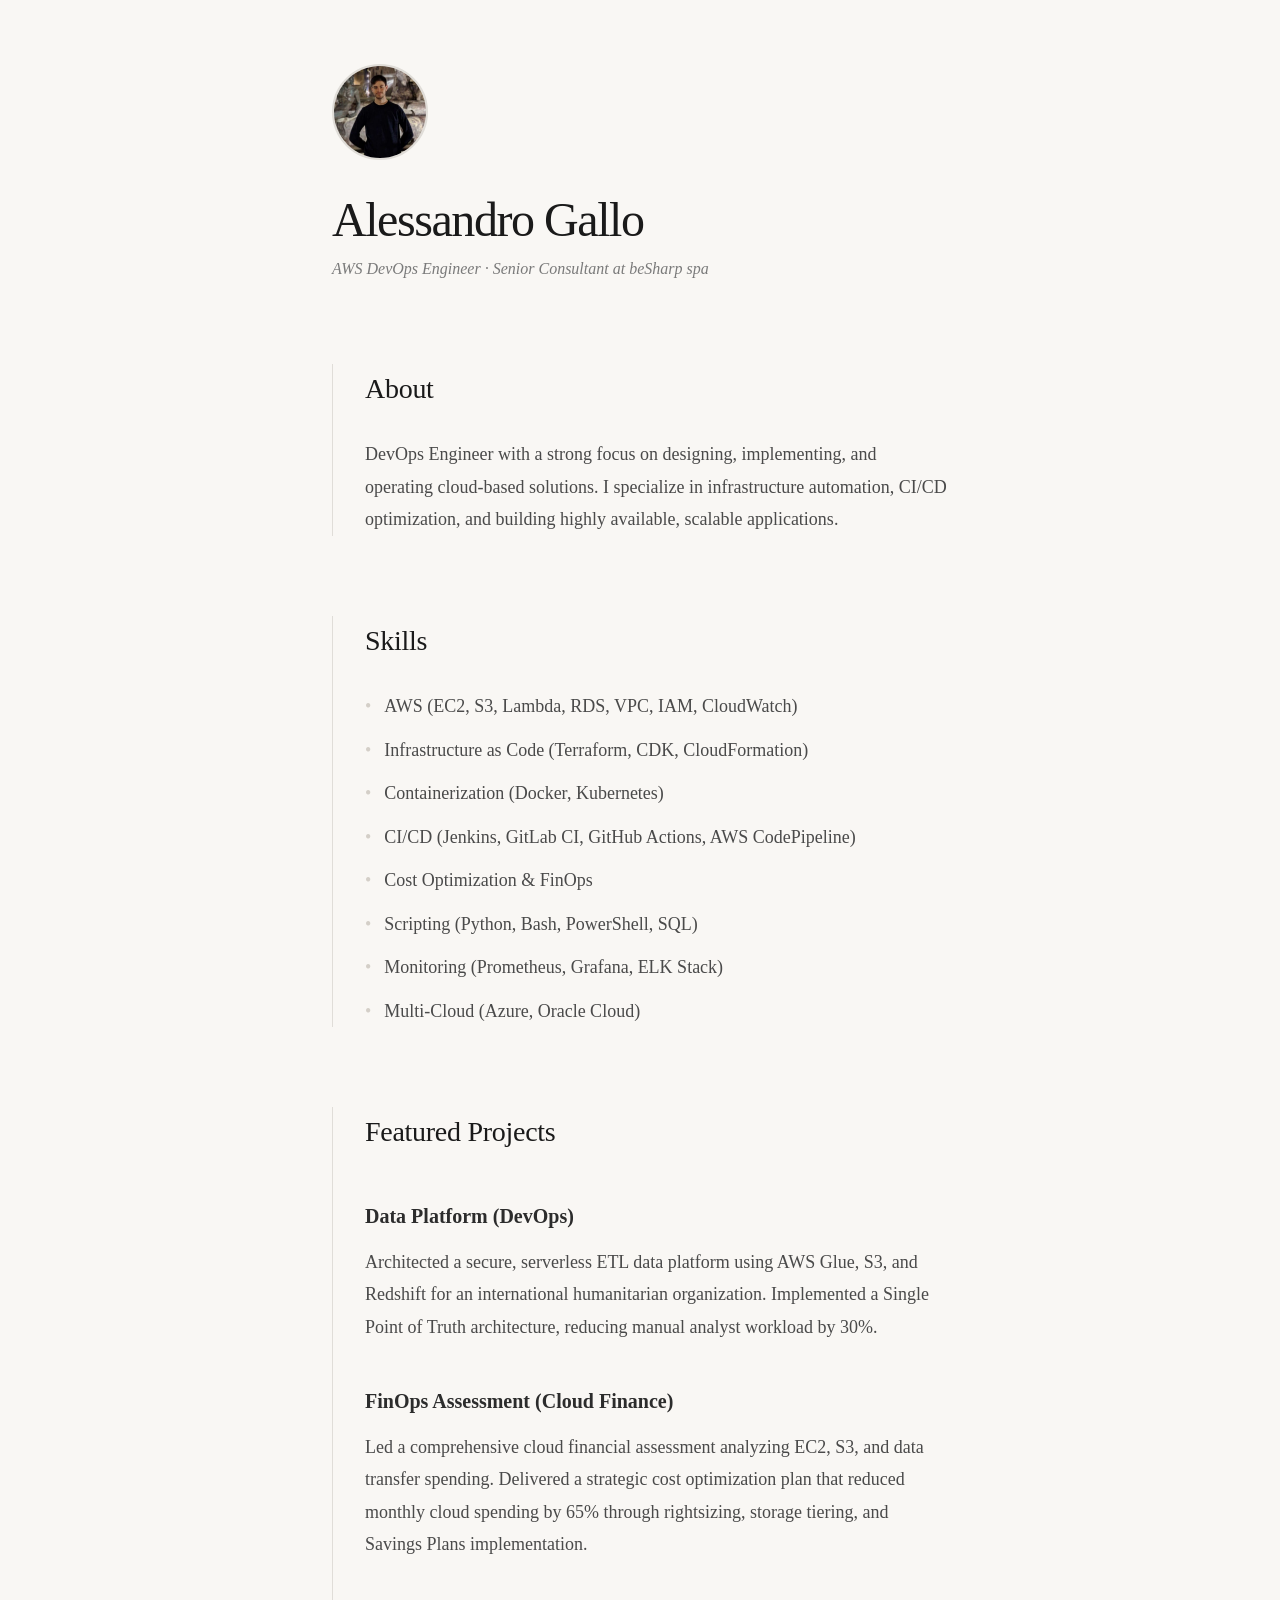
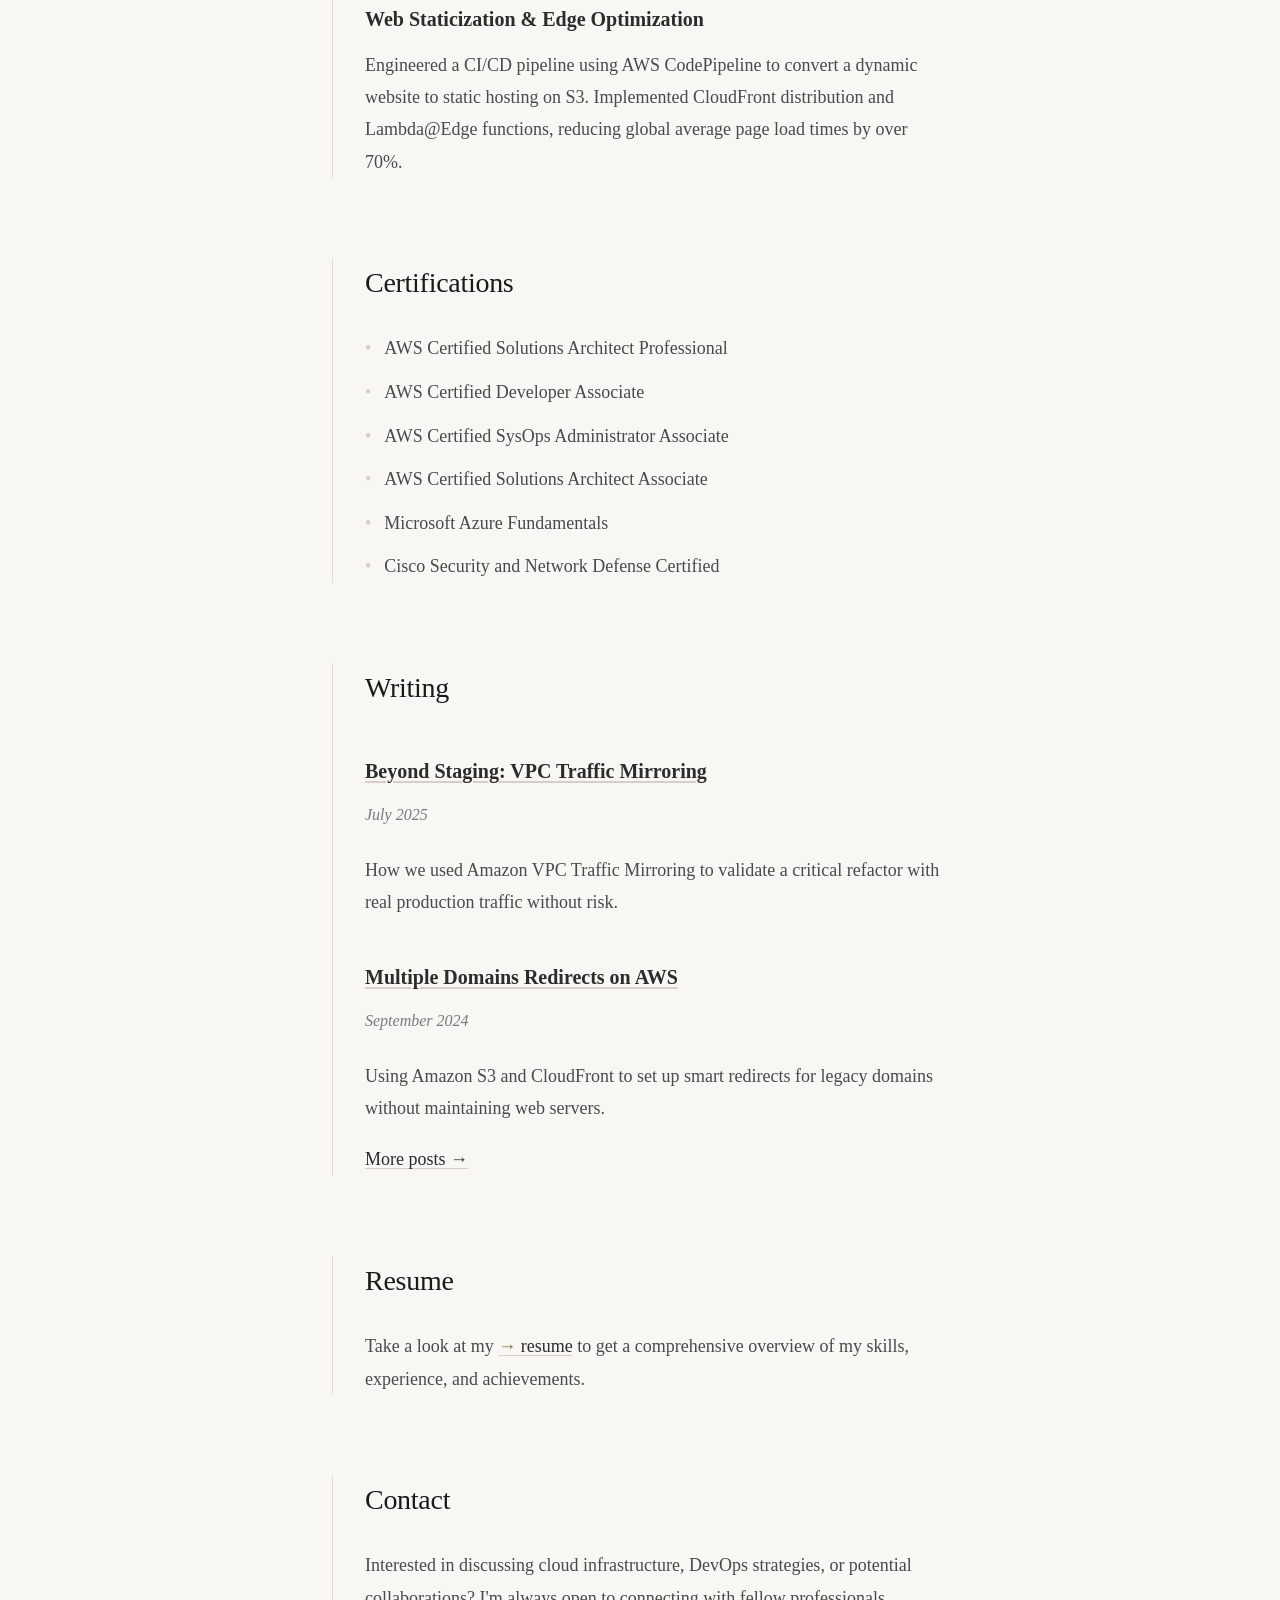
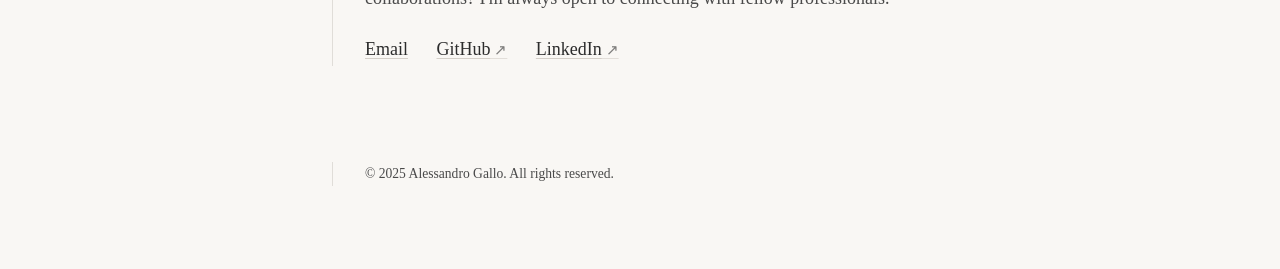
==== commit 84f1e8c0: "New Website Online. With Blog Posts!" ====
--- a/index.html
+++ b/index.html
@@ -16,6 +16,15 @@
       box-sizing: border-box;
     }
 
+    html {
+      scroll-behavior: smooth;
+    }
+
+    ::selection {
+      background: #e0ddd8;
+      color: #2c2c2c;
+    }
+
     body {
       font-family: Charter, 'Iowan Old Style', 'Palatino Linotype', 'URW Palladio L', Georgia, serif;
       font-size: 18px;
@@ -25,14 +34,20 @@
       max-width: 680px;
       margin: 0 auto;
       padding: 4rem 2rem;
-    }
-
-    img {
+      -webkit-font-smoothing: antialiased;
+    }
+
+    header {
+      margin-bottom: 5rem;
+    }
+
+    header img {
       border-radius: 50%;
       width: 96px;
       height: 96px;
       margin-bottom: 1.5rem;
       border: 2px solid #e0ddd8;
+      object-fit: cover;
     }
 
     h1 {
@@ -41,6 +56,7 @@
       margin-bottom: 0.5rem;
       letter-spacing: -0.03em;
       color: #1a1a1a;
+      line-height: 1.1;
     }
 
     h2 {
@@ -68,6 +84,7 @@
       text-decoration: underline;
       text-decoration-color: #d4cfc8;
       text-underline-offset: 3px;
+      transition: all 0.2s ease;
     }
 
     a:hover {
@@ -86,7 +103,6 @@
       font-size: 1.15rem;
       line-height: 1.9;
       color: #4a4a4a;
-      margin-bottom: 5rem;
     }
 
     section {
@@ -97,7 +113,7 @@
 
     ul {
       list-style: none;
-      margin-bottom: 1rem;
+      margin-bottom: 1.2rem;
     }
 
     li {
@@ -108,7 +124,7 @@
     }
 
     li:before {
-      content: "• ";
+      content: "•";
       position: absolute;
       left: 0;
       color: #d4cfc8;
@@ -137,6 +153,20 @@
       color: #999;
       font-size: 0.85rem;
     }
+
+    @media (max-width: 600px) {
+      body {
+        padding: 2rem 1.5rem;
+      }
+
+      h1 {
+        font-size: 2.2rem;
+      }
+
+      section {
+        padding-left: 1.2rem;
+      }
+    }
   </style>
 </head>
 
@@ -150,7 +180,8 @@
   <section>
     <h2>About</h2>
     <p>DevOps Engineer with a strong focus on designing, implementing, and operating cloud-based solutions.
-I specialize in infrastructure automation, CI/CD optimization, and building highly available, scalable applications.</p>
+      I specialize in infrastructure automation, CI/CD optimization, and building highly available, scalable
+      applications.</p>
   </section>
 
   <section>
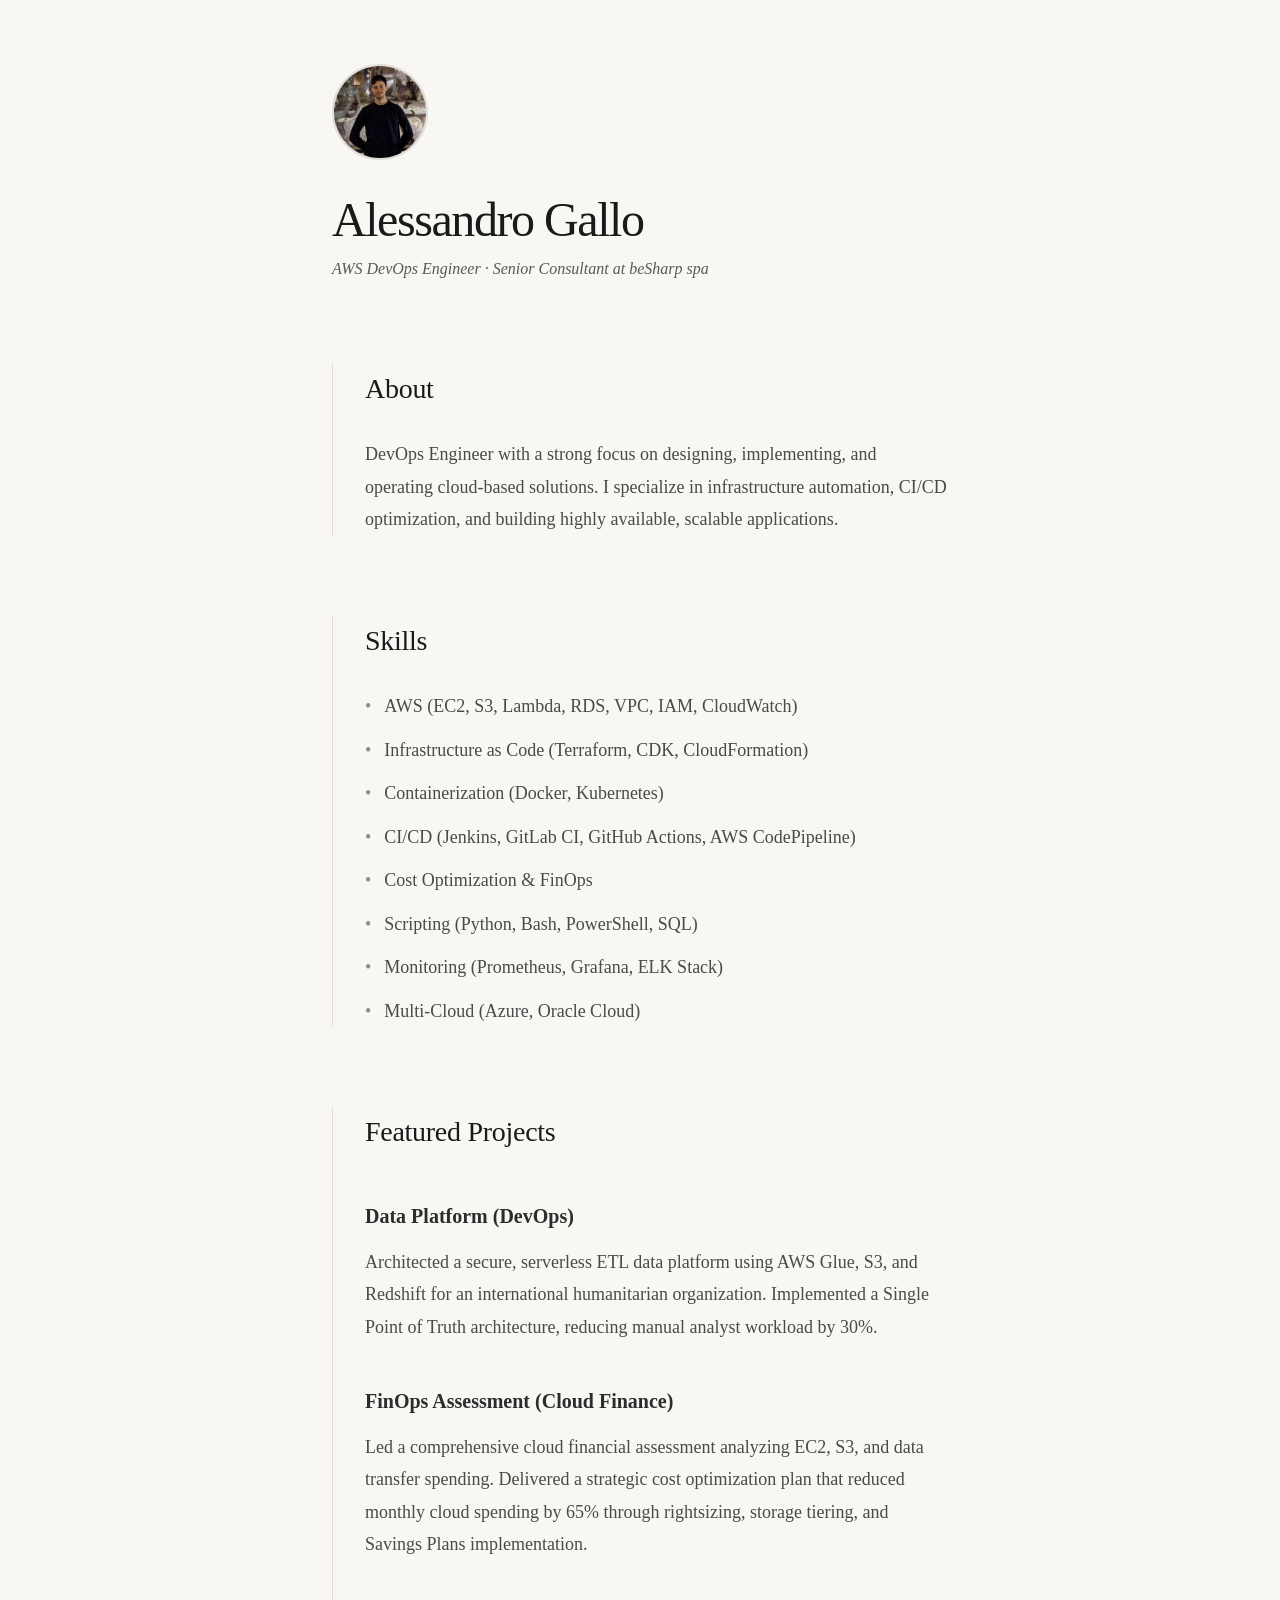
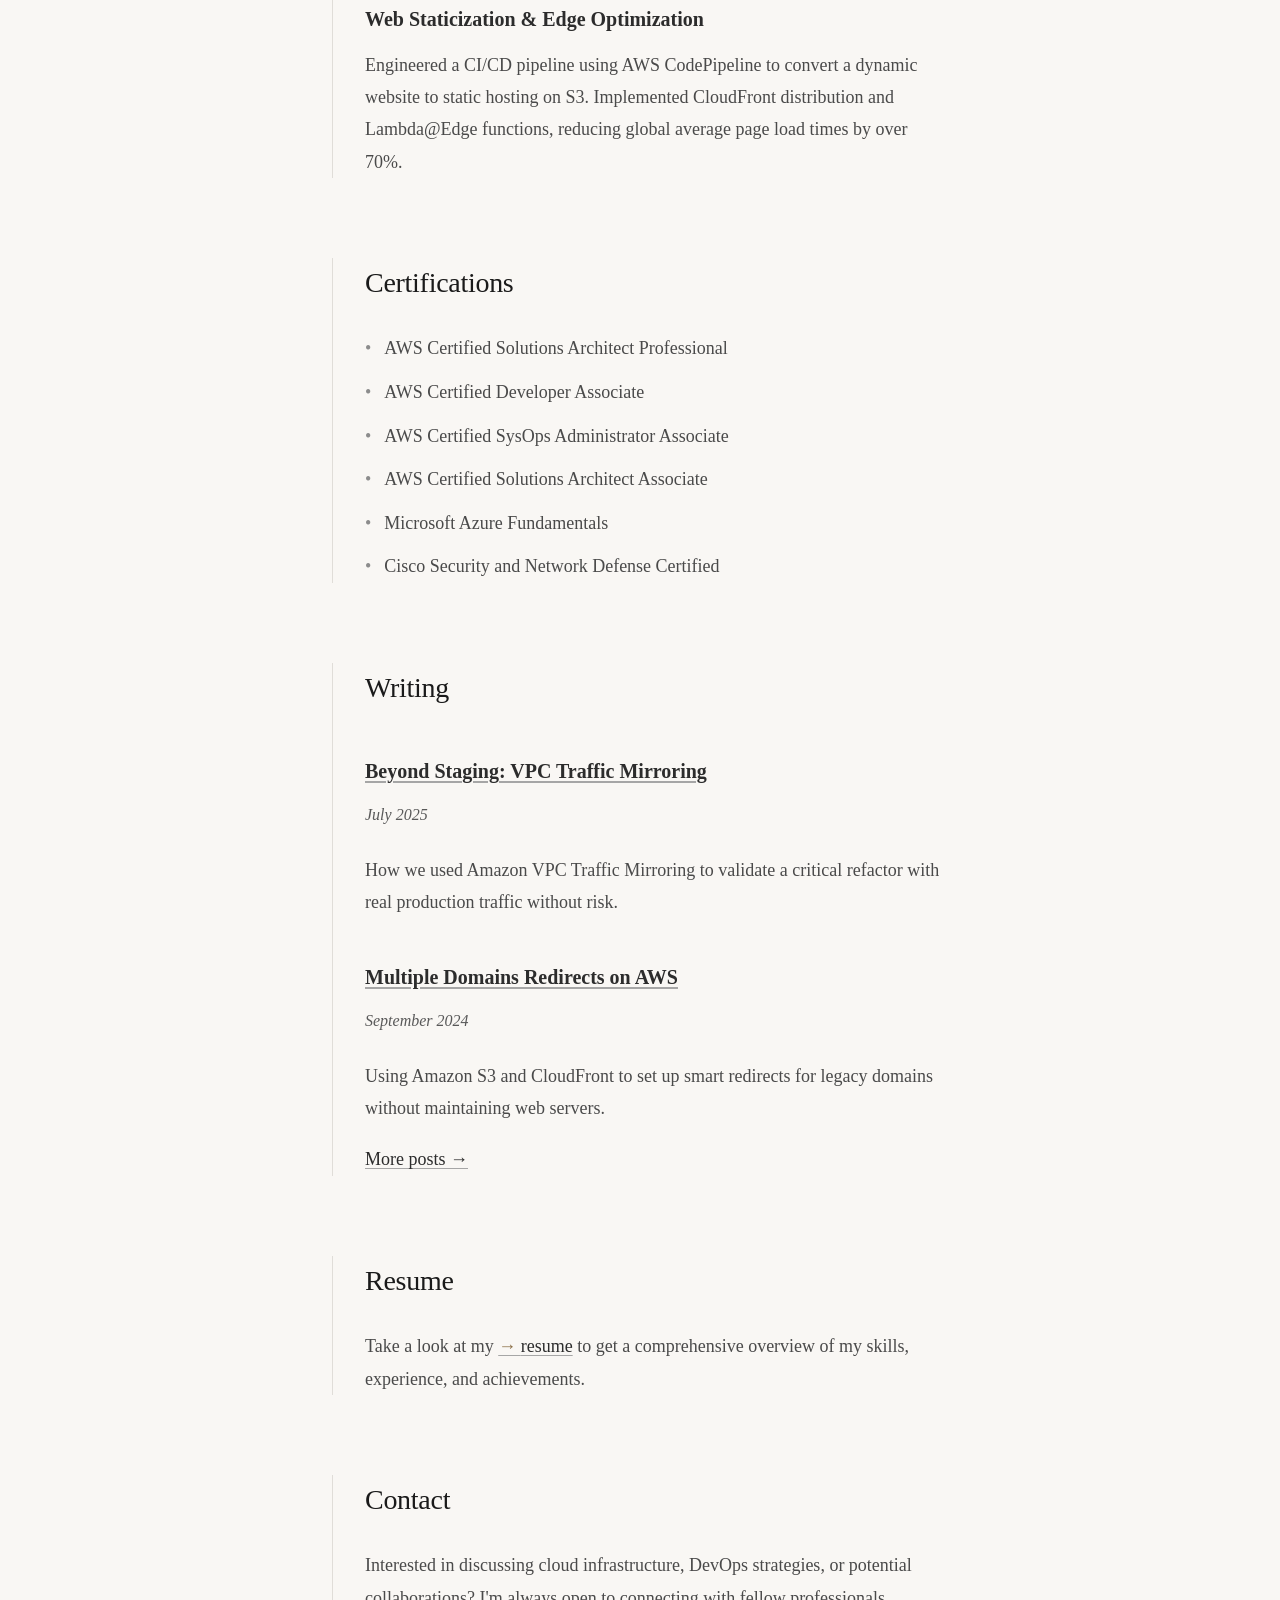
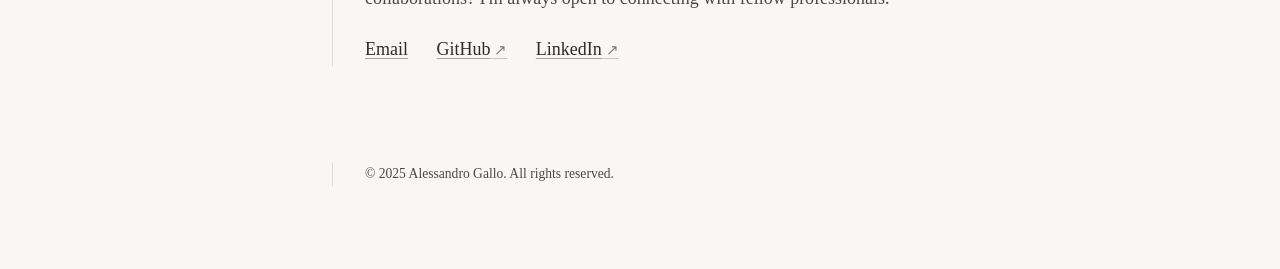
==== commit 8af3100f: "Improved Accessibility" ====
--- a/index.html
+++ b/index.html
@@ -29,12 +29,13 @@
       font-family: Charter, 'Iowan Old Style', 'Palatino Linotype', 'URW Palladio L', Georgia, serif;
       font-size: 18px;
       line-height: 1.8;
-      color: #2c2c2c;
+      color: #1a1a1a;
       background: #f9f7f4;
       max-width: 680px;
       margin: 0 auto;
       padding: 4rem 2rem;
-      -webkit-font-smoothing: antialiased;
+      -webkit-font-smoothing: subpixel-antialiased;
+      -moz-osx-font-smoothing: auto;
     }
 
     header {
@@ -82,7 +83,7 @@
     a {
       color: #2c2c2c;
       text-decoration: underline;
-      text-decoration-color: #d4cfc8;
+      text-decoration-color: #a6a6a6;
       text-underline-offset: 3px;
       transition: all 0.2s ease;
     }
@@ -93,7 +94,7 @@
     }
 
     .meta {
-      color: #7a7a7a;
+      color: #595959;
       font-size: 1rem;
       font-style: italic;
       margin-bottom: 1.5rem;
@@ -127,7 +128,7 @@
       content: "•";
       position: absolute;
       left: 0;
-      color: #d4cfc8;
+      color: #8c8c8c;
     }
 
     .contact a {
@@ -150,7 +151,7 @@
       margin-top: 6rem;
       padding-left: 2rem;
       border-left: 1px solid #e0ddd8;
-      color: #999;
+      color: #595959;
       font-size: 0.85rem;
     }
 
@@ -177,88 +178,95 @@
     <p class="meta">AWS DevOps Engineer · Senior Consultant at beSharp spa</p>
   </header>
 
-  <section>
-    <h2>About</h2>
-    <p>DevOps Engineer with a strong focus on designing, implementing, and operating cloud-based solutions.
-      I specialize in infrastructure automation, CI/CD optimization, and building highly available, scalable
-      applications.</p>
-  </section>
-
-  <section>
-    <h2>Skills</h2>
-    <ul>
-      <li>AWS (EC2, S3, Lambda, RDS, VPC, IAM, CloudWatch)</li>
-      <li>Infrastructure as Code (Terraform, CDK, CloudFormation)</li>
-      <li>Containerization (Docker, Kubernetes)</li>
-      <li>CI/CD (Jenkins, GitLab CI, GitHub Actions, AWS CodePipeline)</li>
-      <li>Cost Optimization & FinOps</li>
-      <li>Scripting (Python, Bash, PowerShell, SQL)</li>
-      <li>Monitoring (Prometheus, Grafana, ELK Stack)</li>
-      <li>Multi-Cloud (Azure, Oracle Cloud)</li>
-    </ul>
-  </section>
-
-  <section>
-    <h2>Featured Projects</h2>
-
-    <h3>Data Platform (DevOps)</h3>
-    <p>Architected a secure, serverless ETL data platform using AWS Glue, S3, and Redshift for an international
-      humanitarian organization. Implemented a Single Point of Truth architecture, reducing manual analyst workload by
-      30%.</p>
-
-    <h3>FinOps Assessment (Cloud Finance)</h3>
-    <p>Led a comprehensive cloud financial assessment analyzing EC2, S3, and data transfer spending. Delivered a
-      strategic cost optimization plan that reduced monthly cloud spending by 65% through rightsizing, storage tiering,
-      and Savings Plans implementation.</p>
-
-    <h3>Web Staticization & Edge Optimization</h3>
-    <p>Engineered a CI/CD pipeline using AWS CodePipeline to convert a dynamic website to static hosting on S3.
-      Implemented CloudFront distribution and Lambda@Edge functions, reducing global average page load times by over
-      70%.</p>
-  </section>
-
-  <section>
-    <h2>Certifications</h2>
-    <ul>
-      <li>AWS Certified Solutions Architect Professional</li>
-      <li>AWS Certified Developer Associate</li>
-      <li>AWS Certified SysOps Administrator Associate</li>
-      <li>AWS Certified Solutions Architect Associate</li>
-      <li>Microsoft Azure Fundamentals</li>
-      <li>Cisco Security and Network Defense Certified</li>
-    </ul>
-  </section>
-
-  <section>
-    <h2>Writing</h2>
-    <h3><a href="blog/vpc-traffic-mirroring-validation.html">Beyond Staging: VPC Traffic Mirroring</a></h3>
-    <p class="meta">July 2025</p>
-    <p>How we used Amazon VPC Traffic Mirroring to validate a critical refactor with real production traffic without
-      risk.</p>
-
-    <h3><a href="blog/handling-multiple-domains-redirects.html">Multiple Domains Redirects on AWS</a></h3>
-    <p class="meta">September 2024</p>
-    <p>Using Amazon S3 and CloudFront to set up smart redirects for legacy domains without maintaining web servers.</p>
-
-    <p><a href="blog/index.html">More posts →</a></p>
-  </section>
-
-  <section>
-    <h2>Resume</h2>
-    <p>Take a look at my <a href="assets/docs/resume.pdf" class="resume-link" target="_blank" rel="noopener">resume</a>
-      to get a comprehensive overview of my skills, experience, and achievements.</p>
-  </section>
-
-  <section>
-    <h2>Contact</h2>
-    <p>Interested in discussing cloud infrastructure, DevOps strategies, or potential collaborations? I'm always open to
-      connecting with fellow professionals.</p>
-    <p class="contact">
-      <a href="mailto:gc.ale03@gmail.com">Email</a>
-      <a href="https://github.com/AleG03" target="_blank" rel="noopener">GitHub</a>
-      <a href="https://linkedin.com/in/alessandro-gallo-cassarino-666607228" target="_blank" rel="noopener">LinkedIn</a>
-    </p>
-  </section>
+  <main>
+    <section>
+      <h2>About</h2>
+      <p>DevOps Engineer with a strong focus on designing, implementing, and operating cloud-based solutions.
+        I specialize in infrastructure automation, CI/CD optimization, and building highly available, scalable
+        applications.</p>
+    </section>
+
+    <section>
+      <h2>Skills</h2>
+      <ul>
+        <li>AWS (EC2, S3, Lambda, RDS, VPC, IAM, CloudWatch)</li>
+        <li>Infrastructure as Code (Terraform, CDK, CloudFormation)</li>
+        <li>Containerization (Docker, Kubernetes)</li>
+        <li>CI/CD (Jenkins, GitLab CI, GitHub Actions, AWS CodePipeline)</li>
+        <li>Cost Optimization & FinOps</li>
+        <li>Scripting (Python, Bash, PowerShell, SQL)</li>
+        <li>Monitoring (Prometheus, Grafana, ELK Stack)</li>
+        <li>Multi-Cloud (Azure, Oracle Cloud)</li>
+      </ul>
+    </section>
+
+    <section>
+      <h2>Featured Projects</h2>
+
+      <h3>Data Platform (DevOps)</h3>
+      <p>Architected a secure, serverless ETL data platform using AWS Glue, S3, and Redshift for an international
+        humanitarian organization. Implemented a Single Point of Truth architecture, reducing manual analyst workload by
+        30%.</p>
+
+      <h3>FinOps Assessment (Cloud Finance)</h3>
+      <p>Led a comprehensive cloud financial assessment analyzing EC2, S3, and data transfer spending. Delivered a
+        strategic cost optimization plan that reduced monthly cloud spending by 65% through rightsizing, storage
+        tiering,
+        and Savings Plans implementation.</p>
+
+      <h3>Web Staticization & Edge Optimization</h3>
+      <p>Engineered a CI/CD pipeline using AWS CodePipeline to convert a dynamic website to static hosting on S3.
+        Implemented CloudFront distribution and Lambda@Edge functions, reducing global average page load times by over
+        70%.</p>
+    </section>
+
+    <section>
+      <h2>Certifications</h2>
+      <ul>
+        <li>AWS Certified Solutions Architect Professional</li>
+        <li>AWS Certified Developer Associate</li>
+        <li>AWS Certified SysOps Administrator Associate</li>
+        <li>AWS Certified Solutions Architect Associate</li>
+        <li>Microsoft Azure Fundamentals</li>
+        <li>Cisco Security and Network Defense Certified</li>
+      </ul>
+    </section>
+
+    <section>
+      <h2>Writing</h2>
+      <h3><a href="blog/vpc-traffic-mirroring-validation.html">Beyond Staging: VPC Traffic Mirroring</a></h3>
+      <p class="meta">July 2025</p>
+      <p>How we used Amazon VPC Traffic Mirroring to validate a critical refactor with real production traffic without
+        risk.</p>
+
+      <h3><a href="blog/handling-multiple-domains-redirects.html">Multiple Domains Redirects on AWS</a></h3>
+      <p class="meta">September 2024</p>
+      <p>Using Amazon S3 and CloudFront to set up smart redirects for legacy domains without maintaining web servers.
+      </p>
+
+      <p><a href="blog/index.html">More posts →</a></p>
+    </section>
+
+    <section>
+      <h2>Resume</h2>
+      <p>Take a look at my <a href="assets/docs/resume.pdf" class="resume-link" target="_blank"
+          rel="noopener">resume</a>
+        to get a comprehensive overview of my skills, experience, and achievements.</p>
+    </section>
+
+    <section>
+      <h2>Contact</h2>
+      <p>Interested in discussing cloud infrastructure, DevOps strategies, or potential collaborations? I'm always open
+        to
+        connecting with fellow professionals.</p>
+      <p class="contact">
+        <a href="mailto:gc.ale03@gmail.com">Email</a>
+        <a href="https://github.com/AleG03" target="_blank" rel="noopener">GitHub</a>
+        <a href="https://linkedin.com/in/alessandro-gallo-cassarino-666607228" target="_blank"
+          rel="noopener">LinkedIn</a>
+      </p>
+    </section>
+  </main>
 
   <footer>
     <p>© 2025 Alessandro Gallo. All rights reserved.</p>
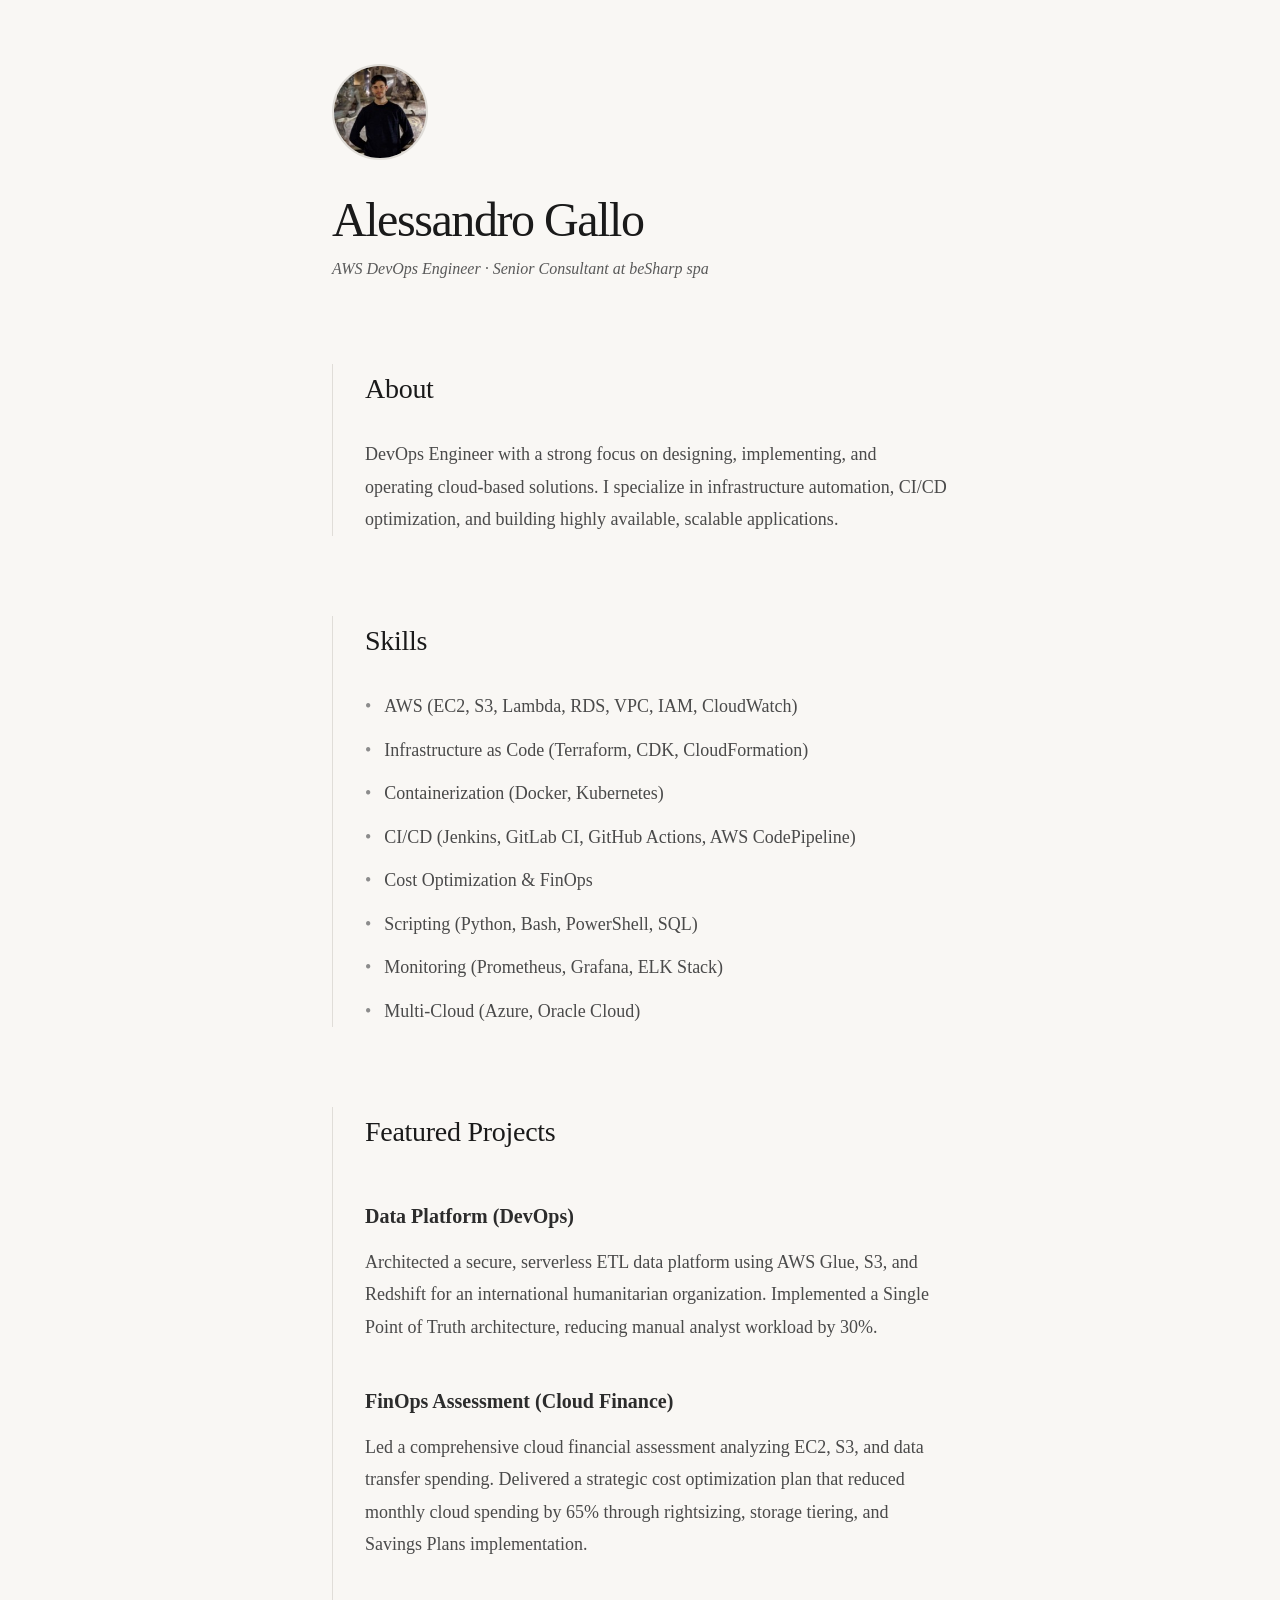
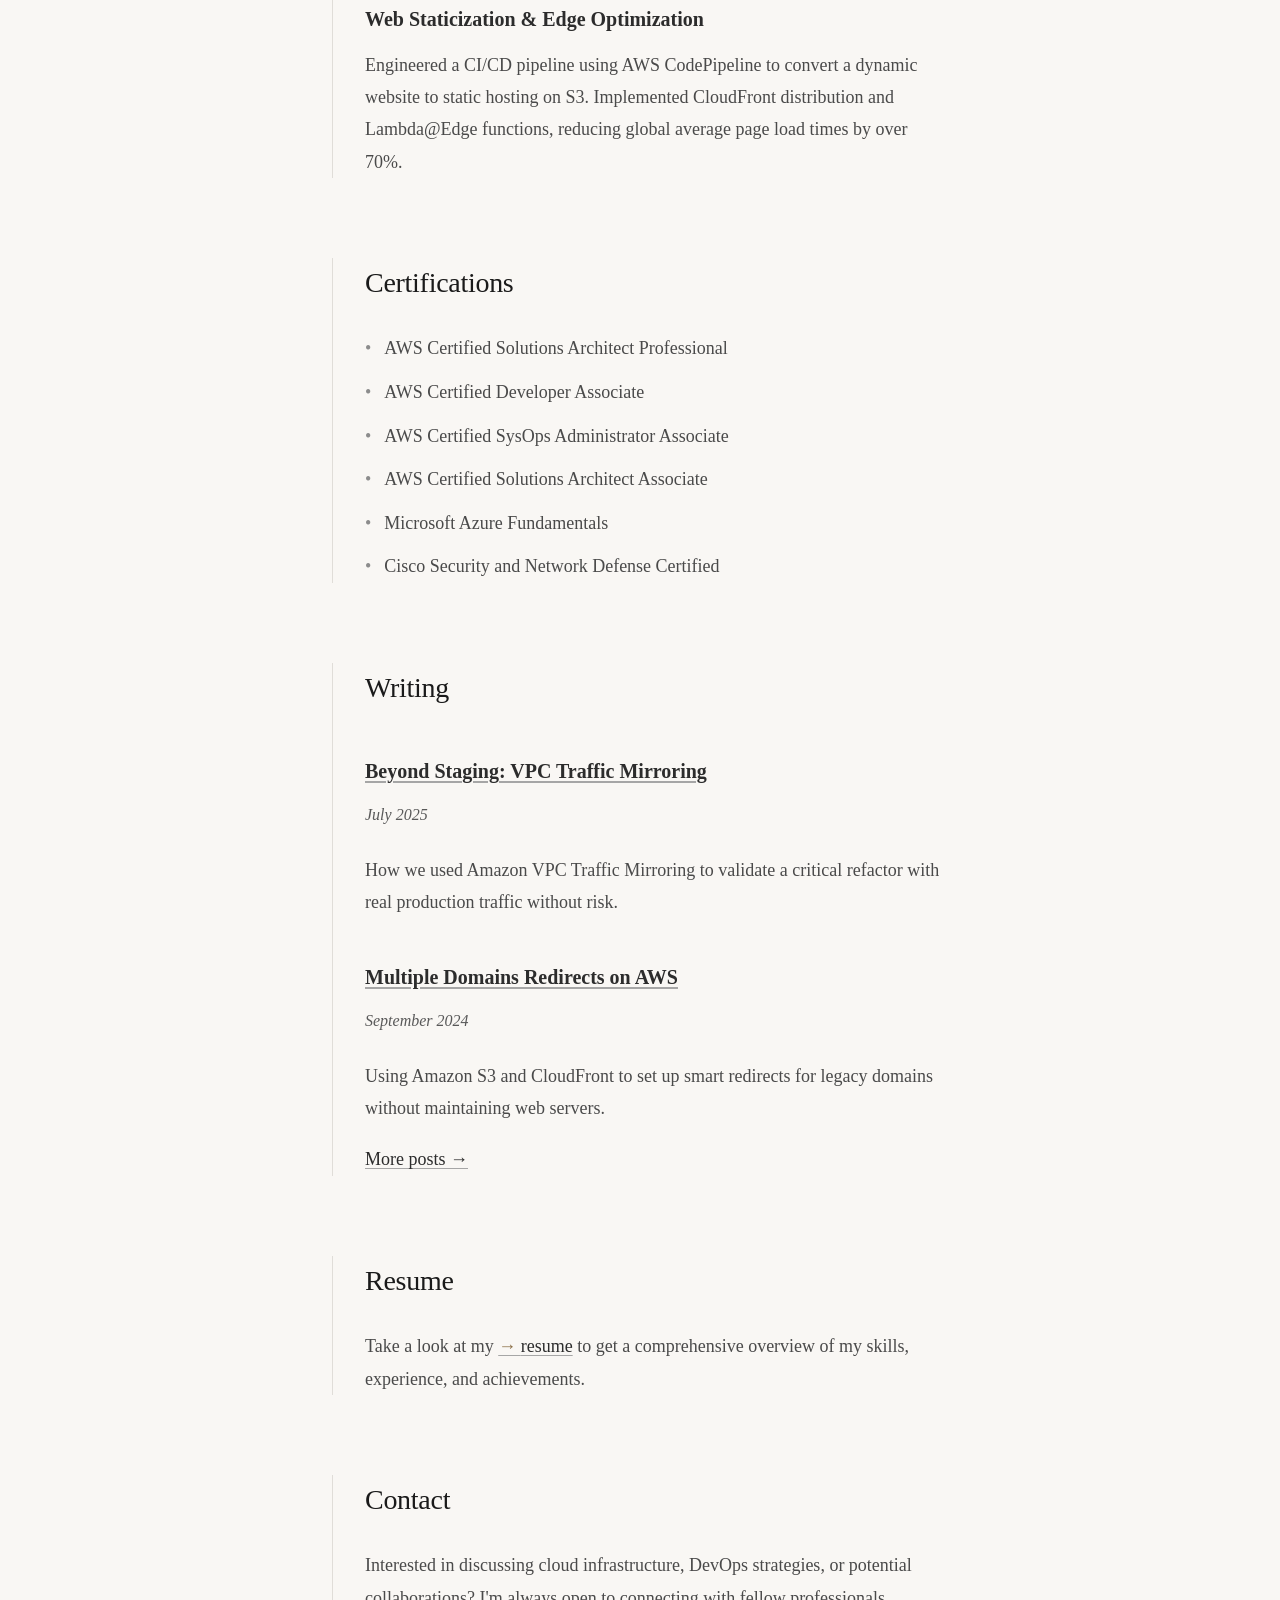
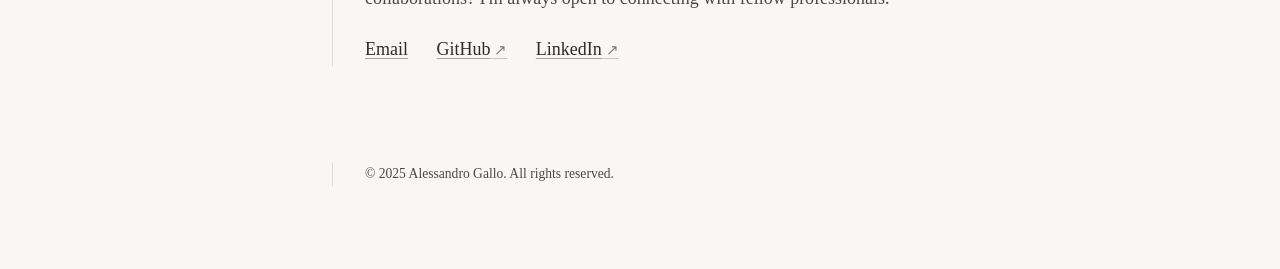
==== commit 980190be: "Testing CORS on Cloudflare analytics" ====
--- a/index.html
+++ b/index.html
@@ -173,7 +173,7 @@
 
 <body>
   <header>
-    <img src="assets/profile/alessandro.jpg" alt="Alessandro Gallo" width="96" height="96">
+    <img src="assets/profile/alessandro.jpg" alt="Alessandro Gallo" width="96" height="96" decoding="async">
     <h1>Alessandro Gallo</h1>
     <p class="meta">AWS DevOps Engineer · Senior Consultant at beSharp spa</p>
   </header>
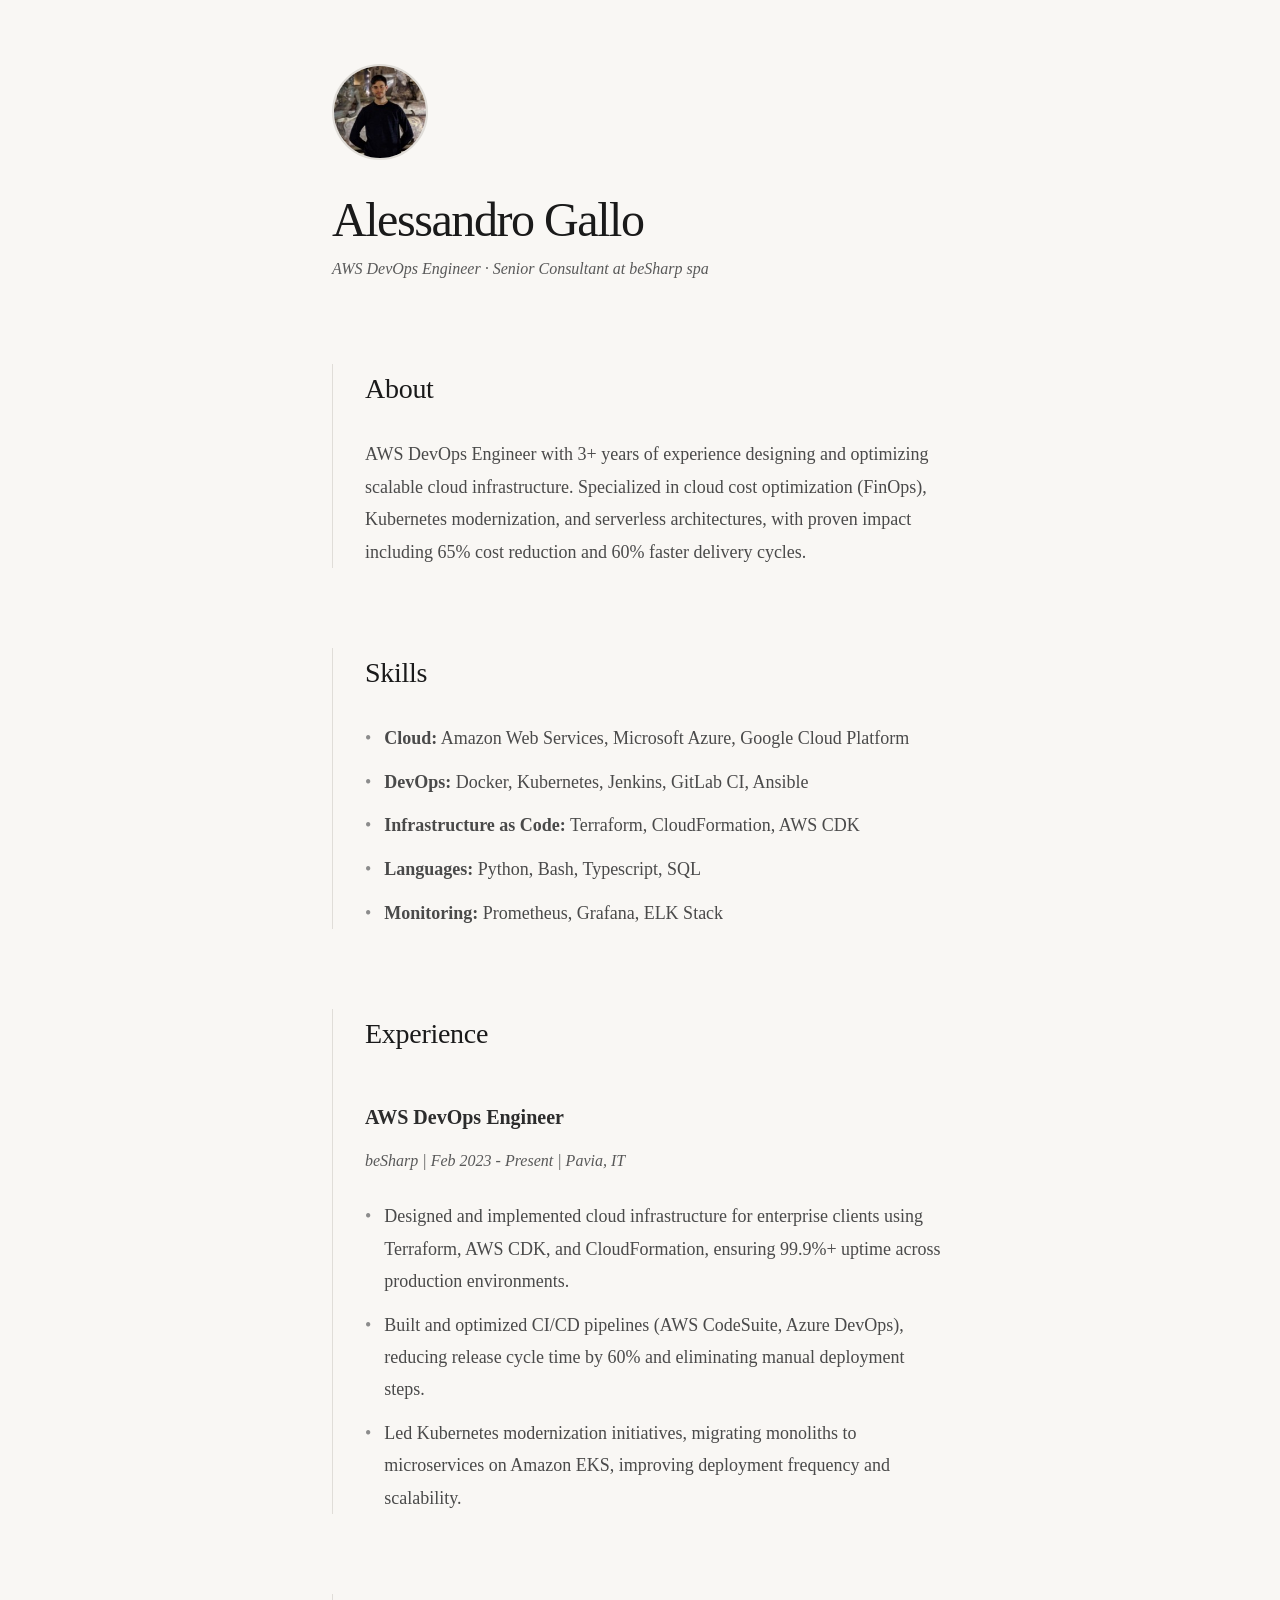
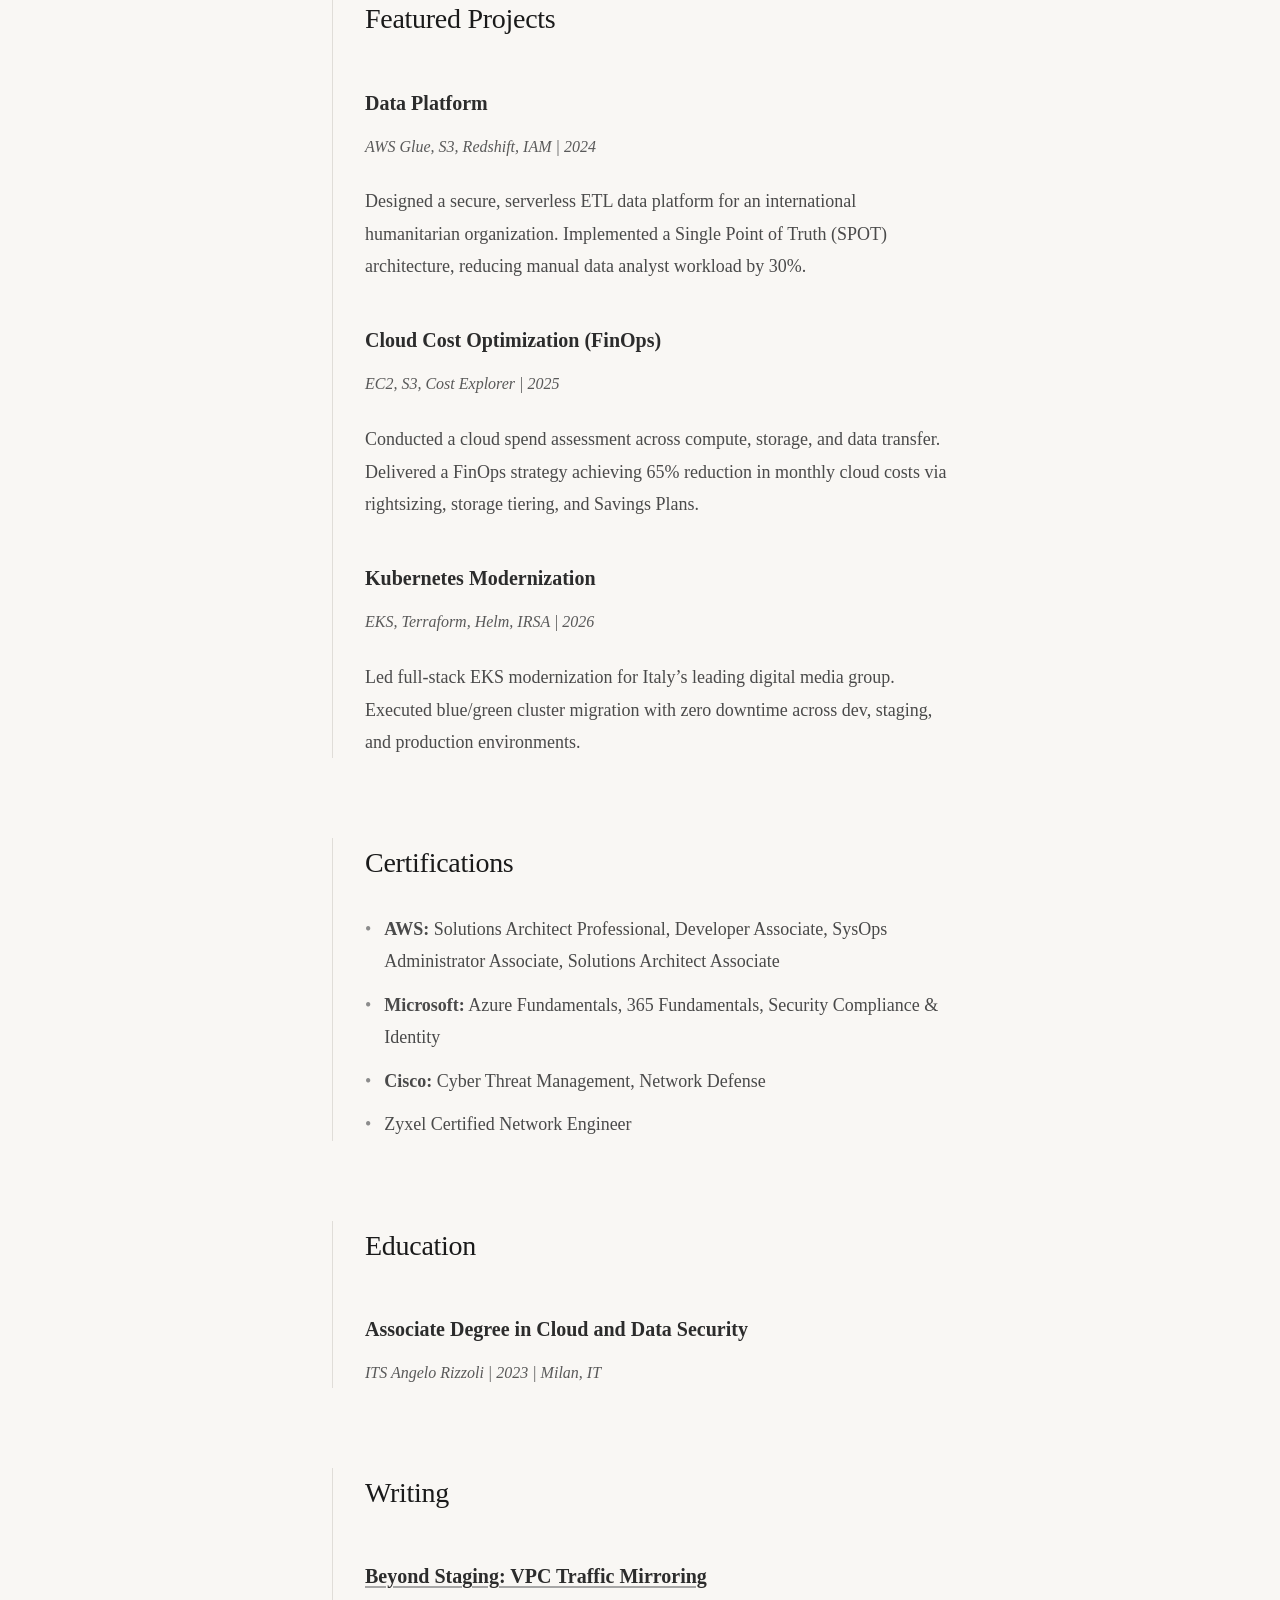
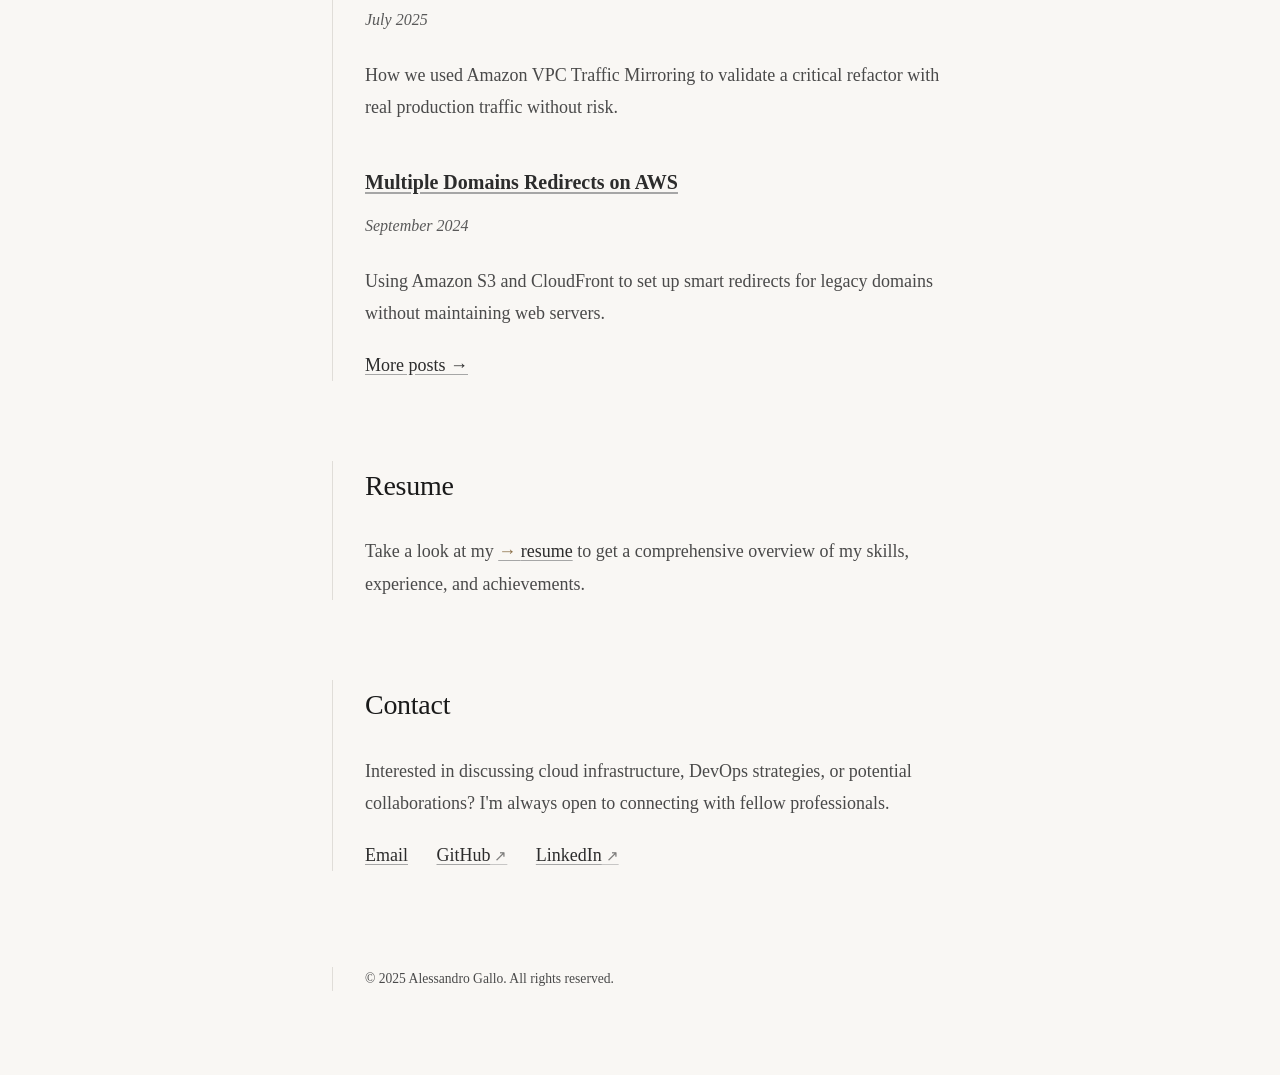
==== commit 54f39c03: "Updated Website" ====
--- a/index.html
+++ b/index.html
@@ -8,7 +8,7 @@
   <meta name="description"
     content="Alessandro Gallo's AWS DevOps Engineer portfolio, specializing in cloud infrastructure automation, cost optimization, and scalable solutions.">
   <meta name="author" content="Alessandro Gallo">
-  <link rel="icon" href="assets/favicon/favicon.svg" type="image/svg+xml">
+  <link rel="icon" href="/assets/favicon/favicon.svg" type="image/svg+xml">
   <style>
     * {
       margin: 0;
@@ -181,55 +181,61 @@
   <main>
     <section>
       <h2>About</h2>
-      <p>DevOps Engineer with a strong focus on designing, implementing, and operating cloud-based solutions.
-        I specialize in infrastructure automation, CI/CD optimization, and building highly available, scalable
-        applications.</p>
+      <p>AWS DevOps Engineer with 3+ years of experience designing and optimizing scalable cloud infrastructure. Specialized in cloud cost optimization (FinOps), Kubernetes modernization, and serverless architectures, with proven impact including 65% cost reduction and 60% faster delivery cycles.</p>
     </section>
 
     <section>
       <h2>Skills</h2>
       <ul>
-        <li>AWS (EC2, S3, Lambda, RDS, VPC, IAM, CloudWatch)</li>
-        <li>Infrastructure as Code (Terraform, CDK, CloudFormation)</li>
-        <li>Containerization (Docker, Kubernetes)</li>
-        <li>CI/CD (Jenkins, GitLab CI, GitHub Actions, AWS CodePipeline)</li>
-        <li>Cost Optimization & FinOps</li>
-        <li>Scripting (Python, Bash, PowerShell, SQL)</li>
-        <li>Monitoring (Prometheus, Grafana, ELK Stack)</li>
-        <li>Multi-Cloud (Azure, Oracle Cloud)</li>
+        <li><strong>Cloud:</strong> Amazon Web Services, Microsoft Azure, Google Cloud Platform</li>
+        <li><strong>DevOps:</strong> Docker, Kubernetes, Jenkins, GitLab CI, Ansible</li>
+        <li><strong>Infrastructure as Code:</strong> Terraform, CloudFormation, AWS CDK</li>
+        <li><strong>Languages:</strong> Python, Bash, Typescript, SQL</li>
+        <li><strong>Monitoring:</strong> Prometheus, Grafana, ELK Stack</li>
       </ul>
     </section>
 
     <section>
+      <h2>Experience</h2>
+      <h3>AWS DevOps Engineer</h3>
+      <p class="meta">beSharp | Feb 2023 - Present | Pavia, IT</p>
+      <ul>
+        <li>Designed and implemented cloud infrastructure for enterprise clients using Terraform, AWS CDK, and CloudFormation, ensuring 99.9%+ uptime across production environments.</li>
+        <li>Built and optimized CI/CD pipelines (AWS CodeSuite, Azure DevOps), reducing release cycle time by 60% and eliminating manual deployment steps.</li>
+        <li>Led Kubernetes modernization initiatives, migrating monoliths to microservices on Amazon EKS, improving deployment frequency and scalability.</li>
+      </ul>
+    </section>
+
+    <section>
       <h2>Featured Projects</h2>
 
-      <h3>Data Platform (DevOps)</h3>
-      <p>Architected a secure, serverless ETL data platform using AWS Glue, S3, and Redshift for an international
-        humanitarian organization. Implemented a Single Point of Truth architecture, reducing manual analyst workload by
-        30%.</p>
-
-      <h3>FinOps Assessment (Cloud Finance)</h3>
-      <p>Led a comprehensive cloud financial assessment analyzing EC2, S3, and data transfer spending. Delivered a
-        strategic cost optimization plan that reduced monthly cloud spending by 65% through rightsizing, storage
-        tiering,
-        and Savings Plans implementation.</p>
-
-      <h3>Web Staticization & Edge Optimization</h3>
-      <p>Engineered a CI/CD pipeline using AWS CodePipeline to convert a dynamic website to static hosting on S3.
-        Implemented CloudFront distribution and Lambda@Edge functions, reducing global average page load times by over
-        70%.</p>
+      <h3>Data Platform</h3>
+      <p class="meta">AWS Glue, S3, Redshift, IAM | 2024</p>
+      <p>Designed a secure, serverless ETL data platform for an international humanitarian organization. Implemented a Single Point of Truth (SPOT) architecture, reducing manual data analyst workload by 30%.</p>
+
+      <h3>Cloud Cost Optimization (FinOps)</h3>
+      <p class="meta">EC2, S3, Cost Explorer | 2025</p>
+      <p>Conducted a cloud spend assessment across compute, storage, and data transfer. Delivered a FinOps strategy achieving 65% reduction in monthly cloud costs via rightsizing, storage tiering, and Savings Plans.</p>
+
+      <h3>Kubernetes Modernization</h3>
+      <p class="meta">EKS, Terraform, Helm, IRSA | 2026</p>
+      <p>Led full-stack EKS modernization for Italy’s leading digital media group. Executed blue/green cluster migration with zero downtime across dev, staging, and production environments.</p>
     </section>
 
     <section>
       <h2>Certifications</h2>
       <ul>
-        <li>AWS Certified Solutions Architect Professional</li>
-        <li>AWS Certified Developer Associate</li>
-        <li>AWS Certified SysOps Administrator Associate</li>
-        <li>AWS Certified Solutions Architect Associate</li>
-        <li>Microsoft Azure Fundamentals</li>
-        <li>Cisco Security and Network Defense Certified</li>
+        <li><strong>AWS:</strong> Solutions Architect Professional, Developer Associate, SysOps Administrator Associate, Solutions Architect Associate</li>
+        <li><strong>Microsoft:</strong> Azure Fundamentals, 365 Fundamentals, Security Compliance &amp; Identity</li>
+        <li><strong>Cisco:</strong> Cyber Threat Management, Network Defense</li>
+        <li>Zyxel Certified Network Engineer</li>
       </ul>
+    </section>
+
+    <section>
+      <h2>Education</h2>
+      <h3>Associate Degree in Cloud and Data Security</h3>
+      <p class="meta">ITS Angelo Rizzoli | 2023 | Milan, IT</p>
     </section>
 
     <section>
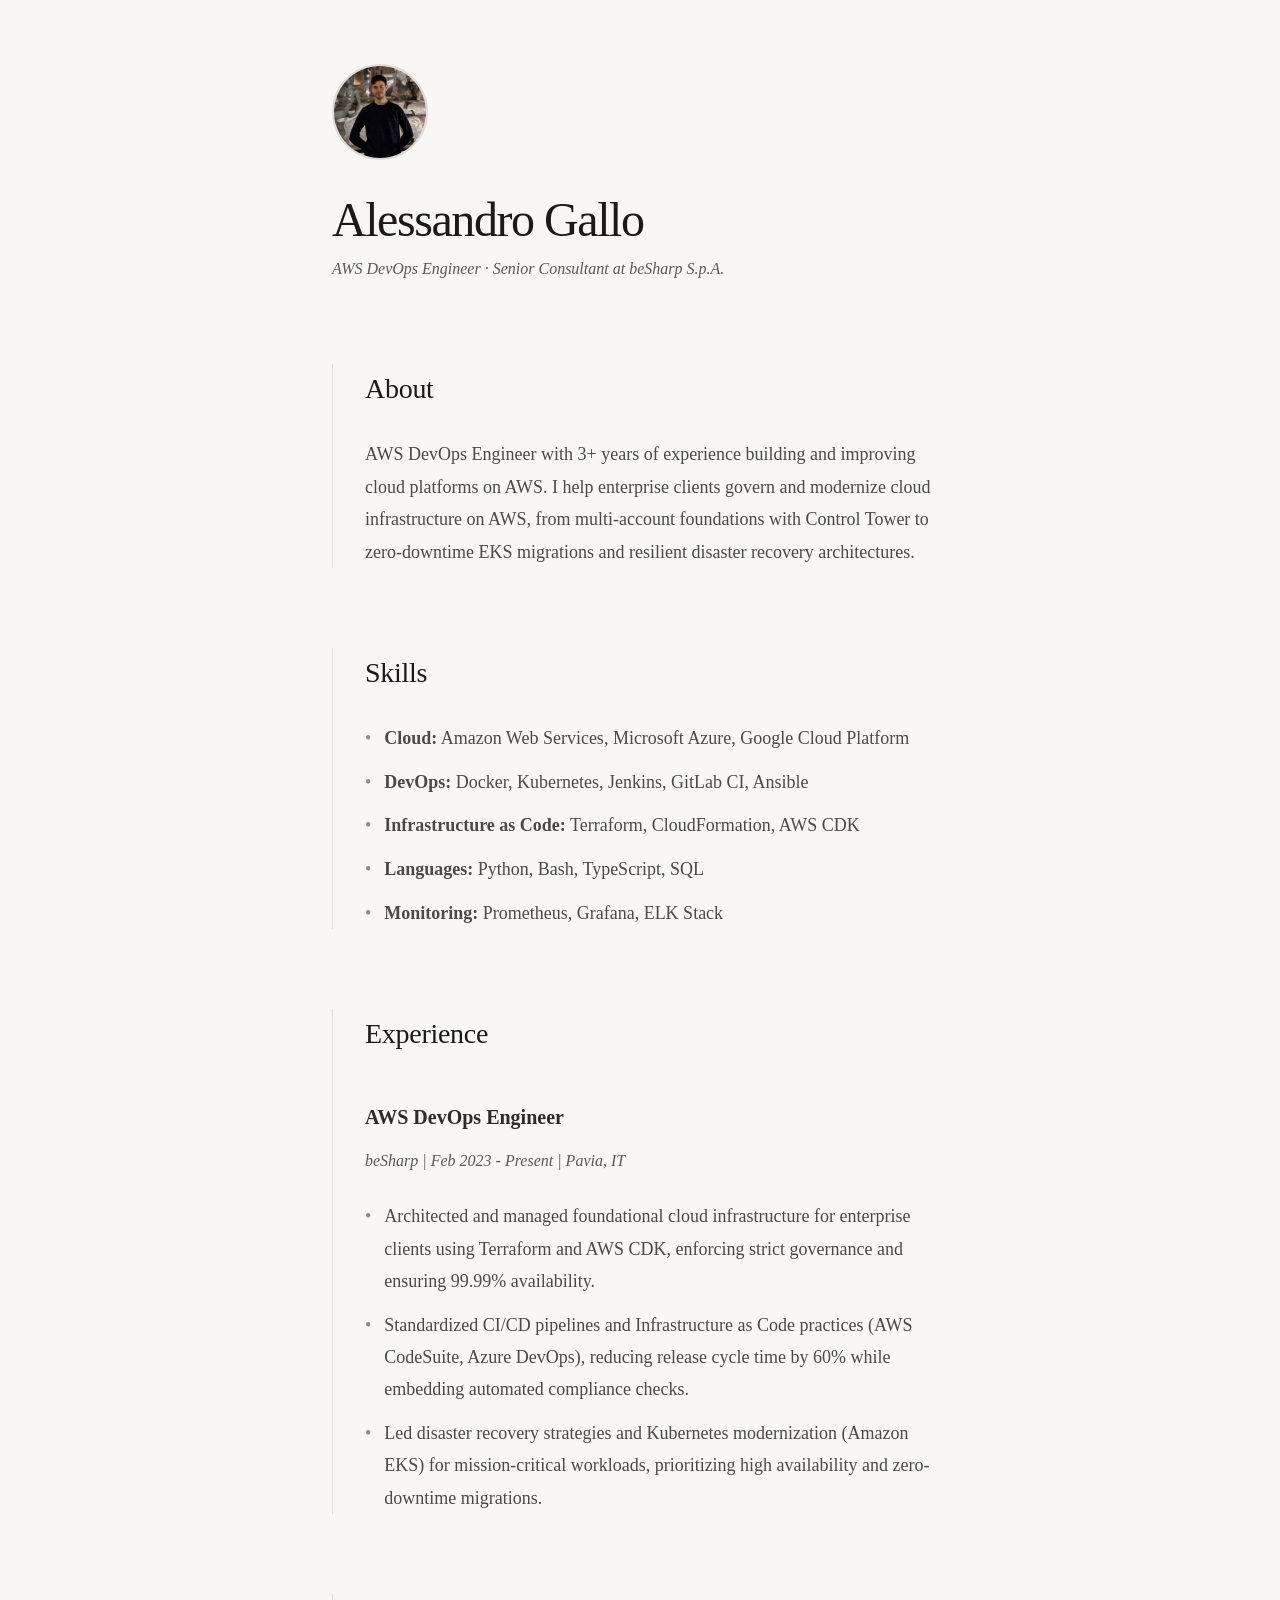
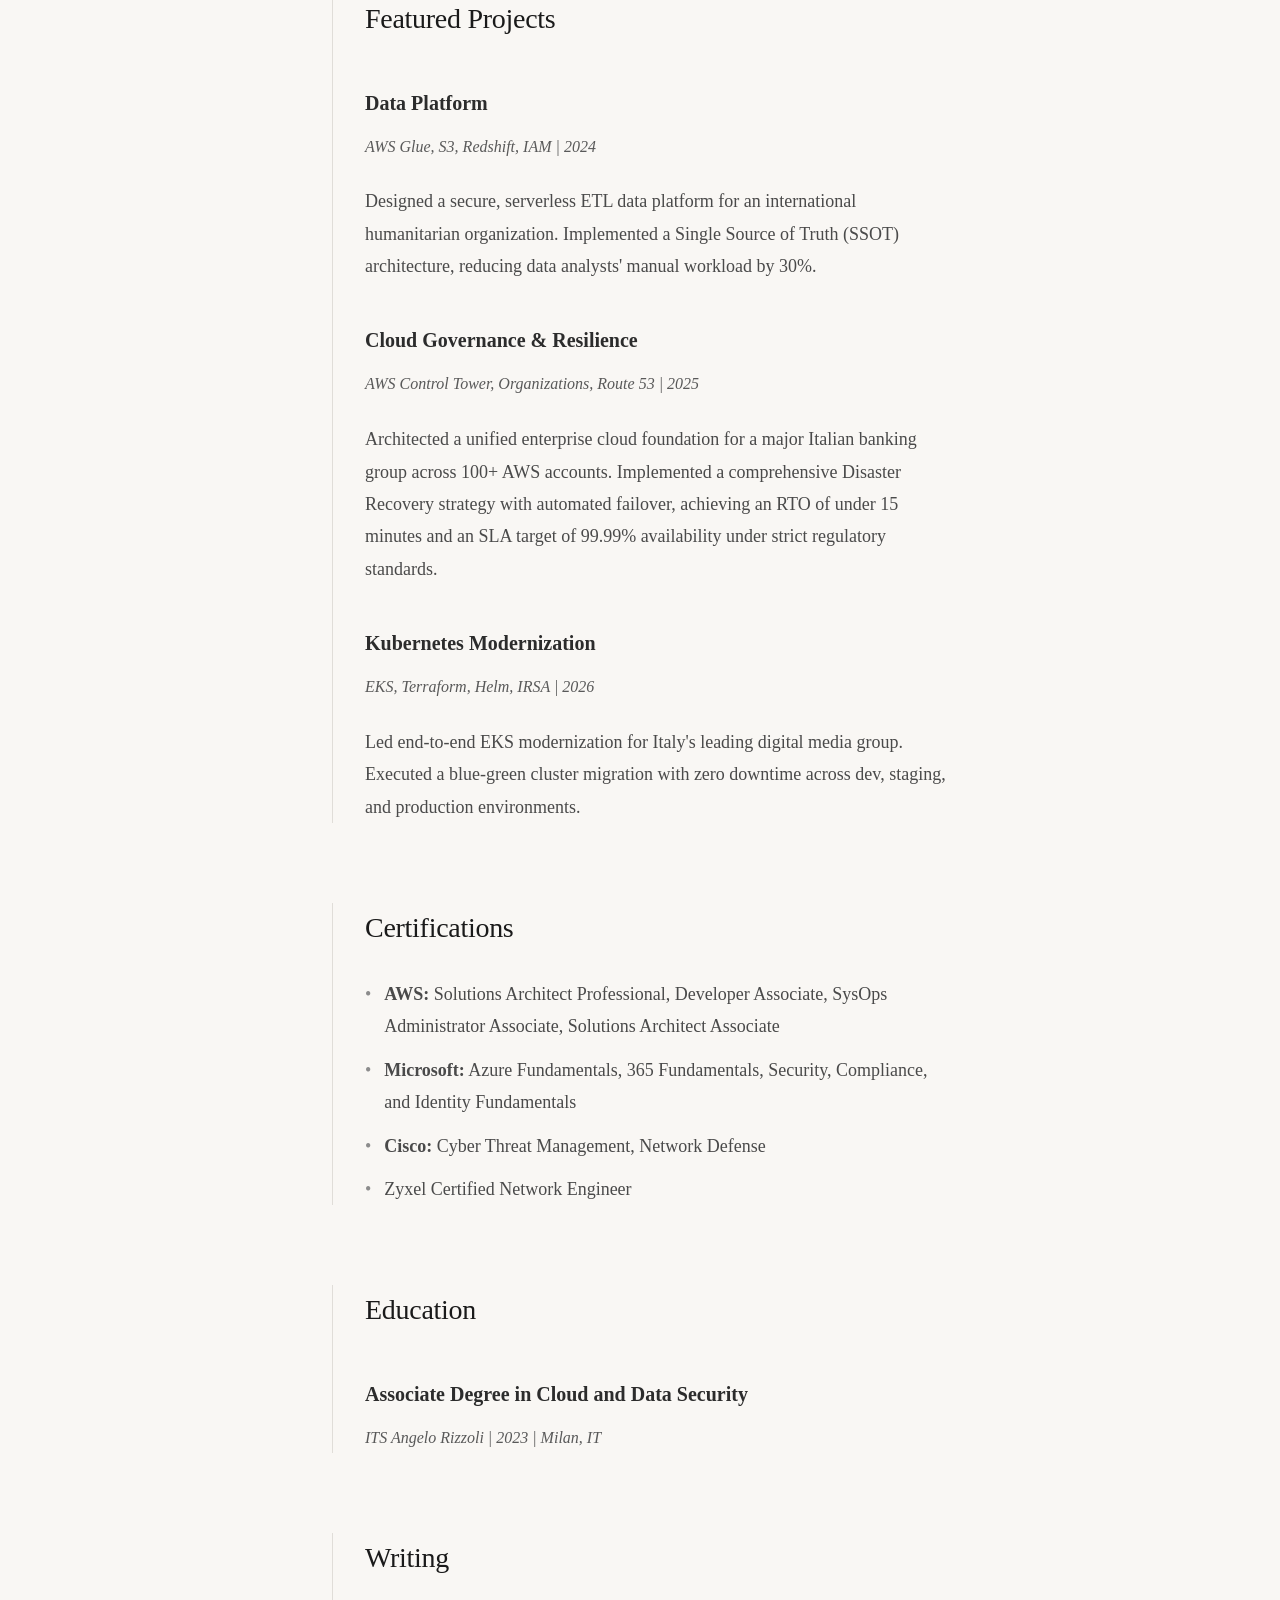
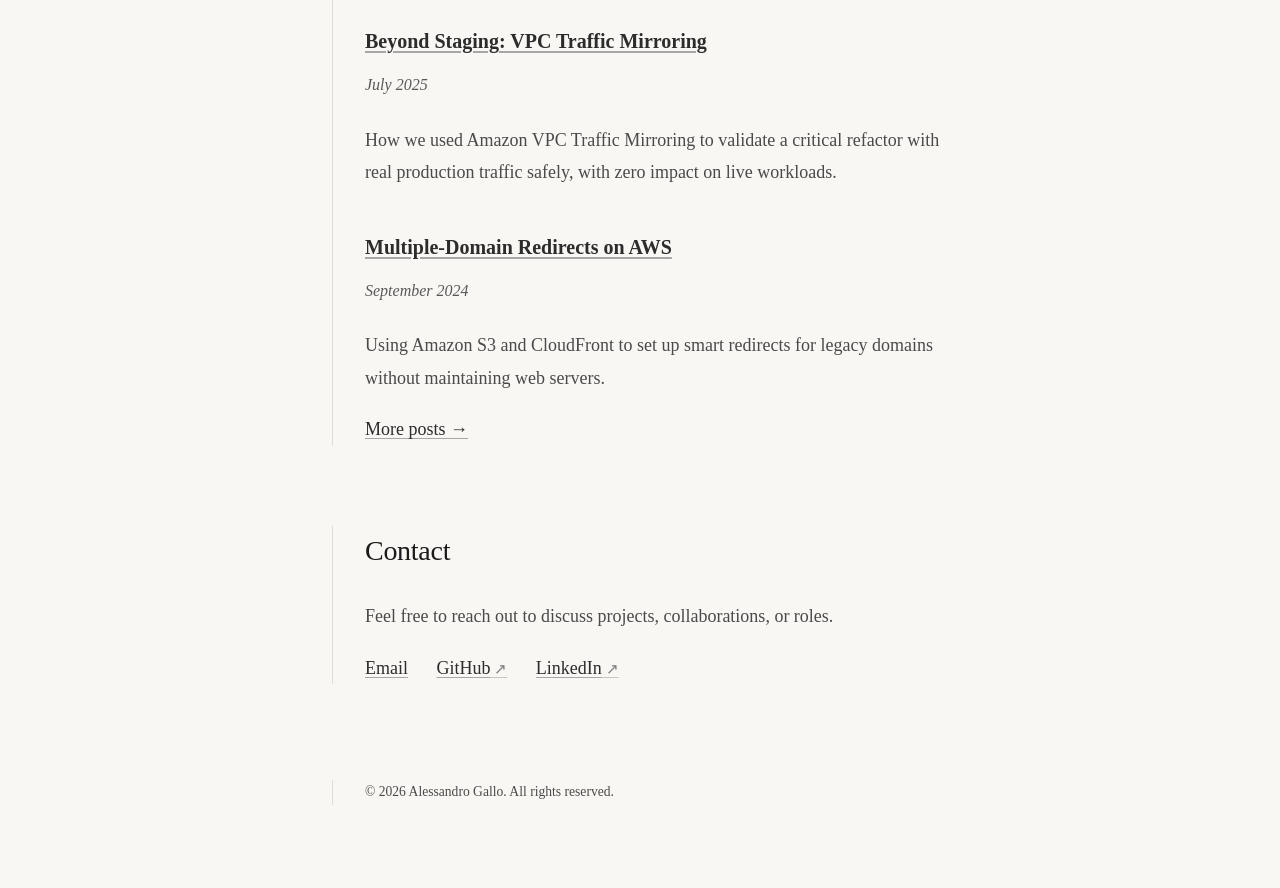
==== commit b92cf2cf: "Updated Website" ====
--- a/index.html
+++ b/index.html
@@ -6,7 +6,7 @@
   <title>Alessandro Gallo - AWS DevOps Engineer</title>
   <meta name="viewport" content="width=device-width, initial-scale=1.0">
   <meta name="description"
-    content="Alessandro Gallo's AWS DevOps Engineer portfolio, specializing in cloud infrastructure automation, cost optimization, and scalable solutions.">
+    content="Alessandro Gallo's AWS DevOps Engineer portfolio, specializing in enterprise cloud governance, disaster recovery architectures, and mission-critical resilience.">
   <meta name="author" content="Alessandro Gallo">
   <link rel="icon" href="/assets/favicon/favicon.svg" type="image/svg+xml">
   <style>
@@ -100,11 +100,7 @@
       margin-bottom: 1.5rem;
     }
 
-    .intro {
-      font-size: 1.15rem;
-      line-height: 1.9;
-      color: #4a4a4a;
-    }
+
 
     section {
       margin-bottom: 5rem;
@@ -142,10 +138,7 @@
       opacity: 0.6;
     }
 
-    .resume-link:before {
-      content: "→ ";
-      color: #8b6f47;
-    }
+
 
     footer {
       margin-top: 6rem;
@@ -175,13 +168,13 @@
   <header>
     <img src="assets/profile/alessandro.jpg" alt="Alessandro Gallo" width="96" height="96" decoding="async">
     <h1>Alessandro Gallo</h1>
-    <p class="meta">AWS DevOps Engineer · Senior Consultant at beSharp spa</p>
+    <p class="meta">AWS DevOps Engineer · Senior Consultant at beSharp S.p.A.</p>
   </header>
 
   <main>
     <section>
       <h2>About</h2>
-      <p>AWS DevOps Engineer with 3+ years of experience designing and optimizing scalable cloud infrastructure. Specialized in cloud cost optimization (FinOps), Kubernetes modernization, and serverless architectures, with proven impact including 65% cost reduction and 60% faster delivery cycles.</p>
+      <p>AWS DevOps Engineer with 3+ years of experience building and improving cloud platforms on AWS. I help enterprise clients govern and modernize cloud infrastructure on AWS, from multi-account foundations with Control Tower to zero-downtime EKS migrations and resilient disaster recovery architectures.</p>
     </section>
 
     <section>
@@ -190,7 +183,7 @@
         <li><strong>Cloud:</strong> Amazon Web Services, Microsoft Azure, Google Cloud Platform</li>
         <li><strong>DevOps:</strong> Docker, Kubernetes, Jenkins, GitLab CI, Ansible</li>
         <li><strong>Infrastructure as Code:</strong> Terraform, CloudFormation, AWS CDK</li>
-        <li><strong>Languages:</strong> Python, Bash, Typescript, SQL</li>
+        <li><strong>Languages:</strong> Python, Bash, TypeScript, SQL</li>
         <li><strong>Monitoring:</strong> Prometheus, Grafana, ELK Stack</li>
       </ul>
     </section>
@@ -200,9 +193,9 @@
       <h3>AWS DevOps Engineer</h3>
       <p class="meta">beSharp | Feb 2023 - Present | Pavia, IT</p>
       <ul>
-        <li>Designed and implemented cloud infrastructure for enterprise clients using Terraform, AWS CDK, and CloudFormation, ensuring 99.9%+ uptime across production environments.</li>
-        <li>Built and optimized CI/CD pipelines (AWS CodeSuite, Azure DevOps), reducing release cycle time by 60% and eliminating manual deployment steps.</li>
-        <li>Led Kubernetes modernization initiatives, migrating monoliths to microservices on Amazon EKS, improving deployment frequency and scalability.</li>
+        <li>Architected and managed foundational cloud infrastructure for enterprise clients using Terraform and AWS CDK, enforcing strict governance and ensuring 99.99% availability.</li>
+        <li>Standardized CI/CD pipelines and Infrastructure as Code practices (AWS CodeSuite, Azure DevOps), reducing release cycle time by 60% while embedding automated compliance checks.</li>
+        <li>Led disaster recovery strategies and Kubernetes modernization (Amazon EKS) for mission-critical workloads, prioritizing high availability and zero-downtime migrations.</li>
       </ul>
     </section>
 
@@ -211,22 +204,23 @@
 
       <h3>Data Platform</h3>
       <p class="meta">AWS Glue, S3, Redshift, IAM | 2024</p>
-      <p>Designed a secure, serverless ETL data platform for an international humanitarian organization. Implemented a Single Point of Truth (SPOT) architecture, reducing manual data analyst workload by 30%.</p>
-
-      <h3>Cloud Cost Optimization (FinOps)</h3>
-      <p class="meta">EC2, S3, Cost Explorer | 2025</p>
-      <p>Conducted a cloud spend assessment across compute, storage, and data transfer. Delivered a FinOps strategy achieving 65% reduction in monthly cloud costs via rightsizing, storage tiering, and Savings Plans.</p>
+      <p>Designed a secure, serverless ETL data platform for an international humanitarian organization. Implemented a Single Source of Truth (SSOT) architecture, reducing data analysts' manual workload by 30%.</p>
+
+      <h3>Cloud Governance &amp; Resilience</h3>
+      <p class="meta">AWS Control Tower, Organizations, Route 53 | 2025</p>
+      <p>Architected a unified enterprise cloud foundation for a major Italian banking group across 100+ AWS accounts.
+  Implemented a comprehensive Disaster Recovery strategy with automated failover, achieving an RTO of under 15 minutes and an SLA target of 99.99% availability under strict regulatory standards.</p>
 
       <h3>Kubernetes Modernization</h3>
       <p class="meta">EKS, Terraform, Helm, IRSA | 2026</p>
-      <p>Led full-stack EKS modernization for Italy’s leading digital media group. Executed blue/green cluster migration with zero downtime across dev, staging, and production environments.</p>
+      <p>Led end-to-end EKS modernization for Italy's leading digital media group. Executed a blue-green cluster migration with zero downtime across dev, staging, and production environments.</p>
     </section>
 
     <section>
       <h2>Certifications</h2>
       <ul>
         <li><strong>AWS:</strong> Solutions Architect Professional, Developer Associate, SysOps Administrator Associate, Solutions Architect Associate</li>
-        <li><strong>Microsoft:</strong> Azure Fundamentals, 365 Fundamentals, Security Compliance &amp; Identity</li>
+        <li><strong>Microsoft:</strong> Azure Fundamentals, 365 Fundamentals, Security, Compliance, and Identity Fundamentals</li>
         <li><strong>Cisco:</strong> Cyber Threat Management, Network Defense</li>
         <li>Zyxel Certified Network Engineer</li>
       </ul>
@@ -242,10 +236,9 @@
       <h2>Writing</h2>
       <h3><a href="blog/vpc-traffic-mirroring-validation.html">Beyond Staging: VPC Traffic Mirroring</a></h3>
       <p class="meta">July 2025</p>
-      <p>How we used Amazon VPC Traffic Mirroring to validate a critical refactor with real production traffic without
-        risk.</p>
-
-      <h3><a href="blog/handling-multiple-domains-redirects.html">Multiple Domains Redirects on AWS</a></h3>
+      <p>How we used Amazon VPC Traffic Mirroring to validate a critical refactor with real production traffic safely, with zero impact on live workloads.</p>
+
+      <h3><a href="blog/handling-multiple-domains-redirects.html">Multiple-Domain Redirects on AWS</a></h3>
       <p class="meta">September 2024</p>
       <p>Using Amazon S3 and CloudFront to set up smart redirects for legacy domains without maintaining web servers.
       </p>
@@ -253,29 +246,22 @@
       <p><a href="blog/index.html">More posts →</a></p>
     </section>
 
-    <section>
-      <h2>Resume</h2>
-      <p>Take a look at my <a href="assets/docs/resume.pdf" class="resume-link" target="_blank"
-          rel="noopener">resume</a>
-        to get a comprehensive overview of my skills, experience, and achievements.</p>
-    </section>
+
 
     <section>
       <h2>Contact</h2>
-      <p>Interested in discussing cloud infrastructure, DevOps strategies, or potential collaborations? I'm always open
-        to
-        connecting with fellow professionals.</p>
+      <p>Feel free to reach out to discuss projects, collaborations, or roles.</p>
       <p class="contact">
         <a href="mailto:gc.ale03@gmail.com">Email</a>
         <a href="https://github.com/AleG03" target="_blank" rel="noopener">GitHub</a>
-        <a href="https://linkedin.com/in/alessandro-gallo-cassarino-666607228" target="_blank"
+        <a href="https://linkedin.com/in/alessandro-gallo-cassarino" target="_blank"
           rel="noopener">LinkedIn</a>
       </p>
     </section>
   </main>
 
   <footer>
-    <p>© 2025 Alessandro Gallo. All rights reserved.</p>
+    <p>© 2026 Alessandro Gallo. All rights reserved.</p>
   </footer>
 </body>
 
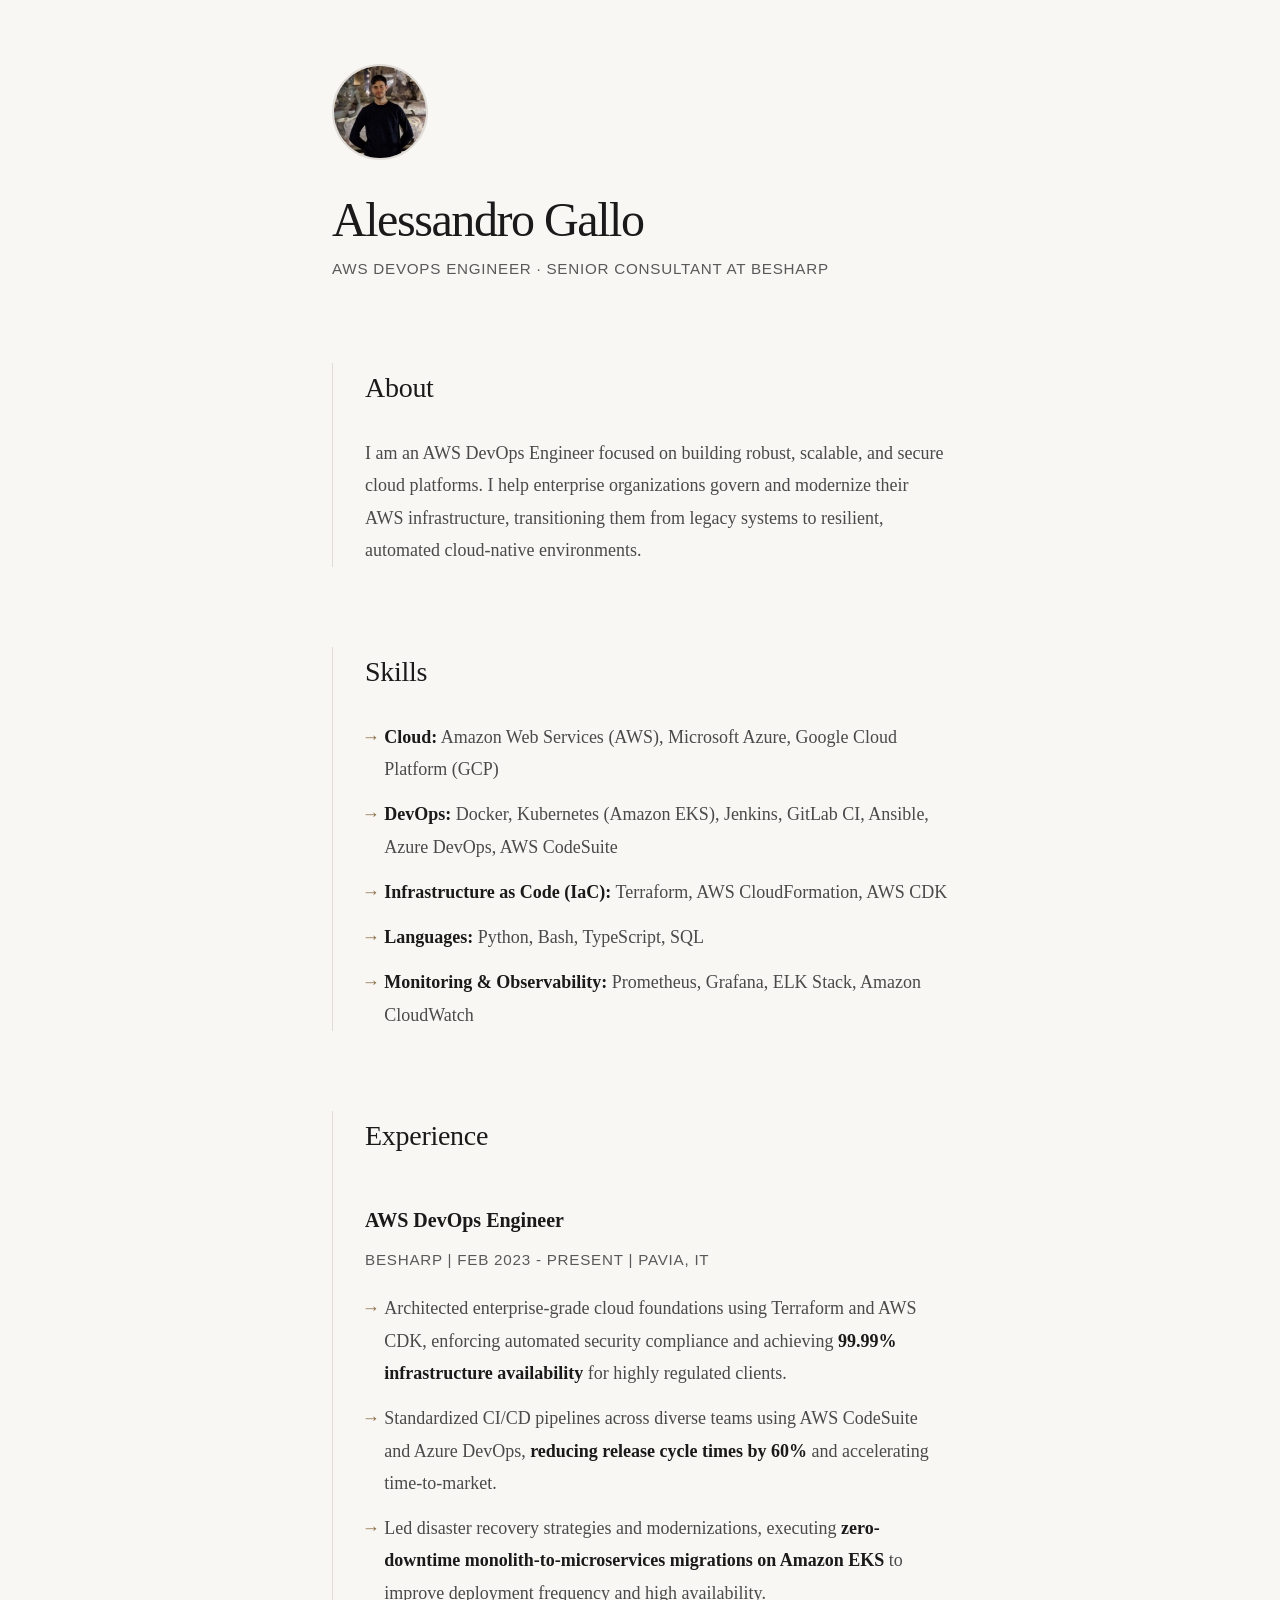
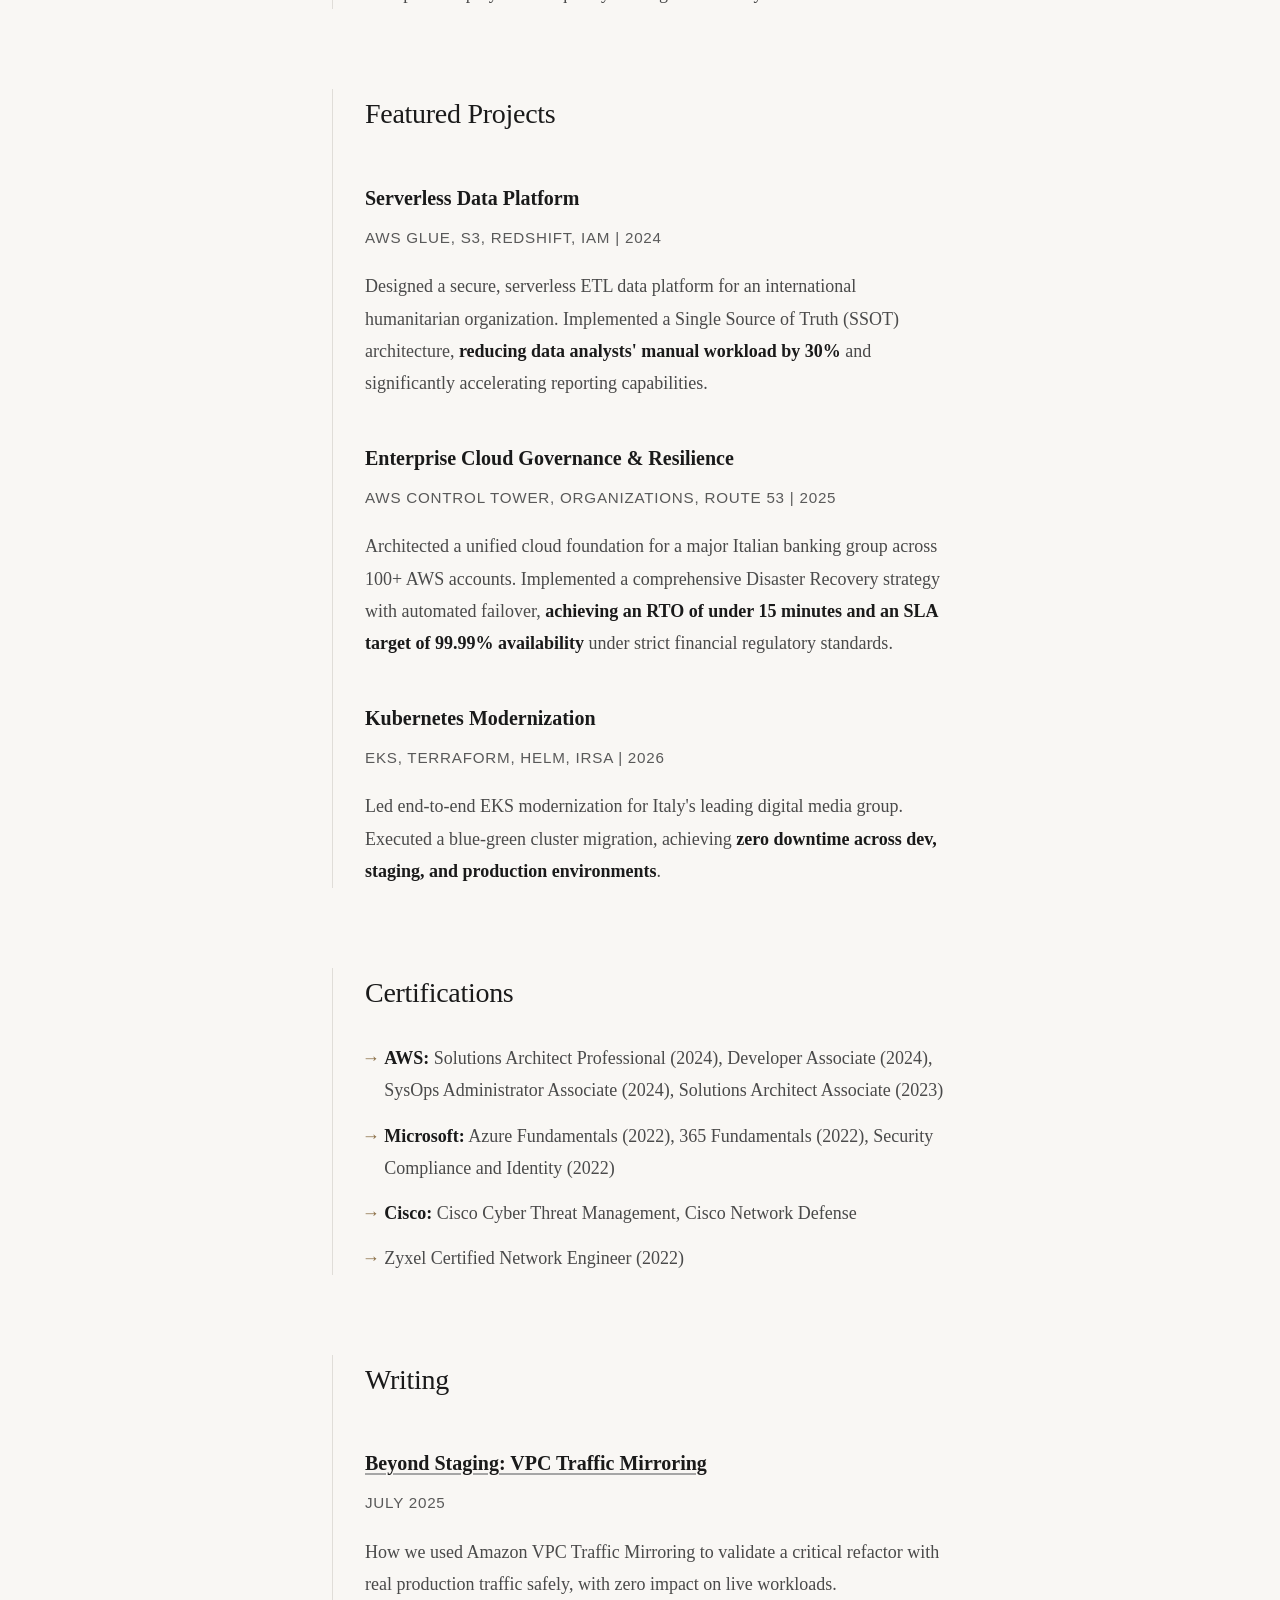
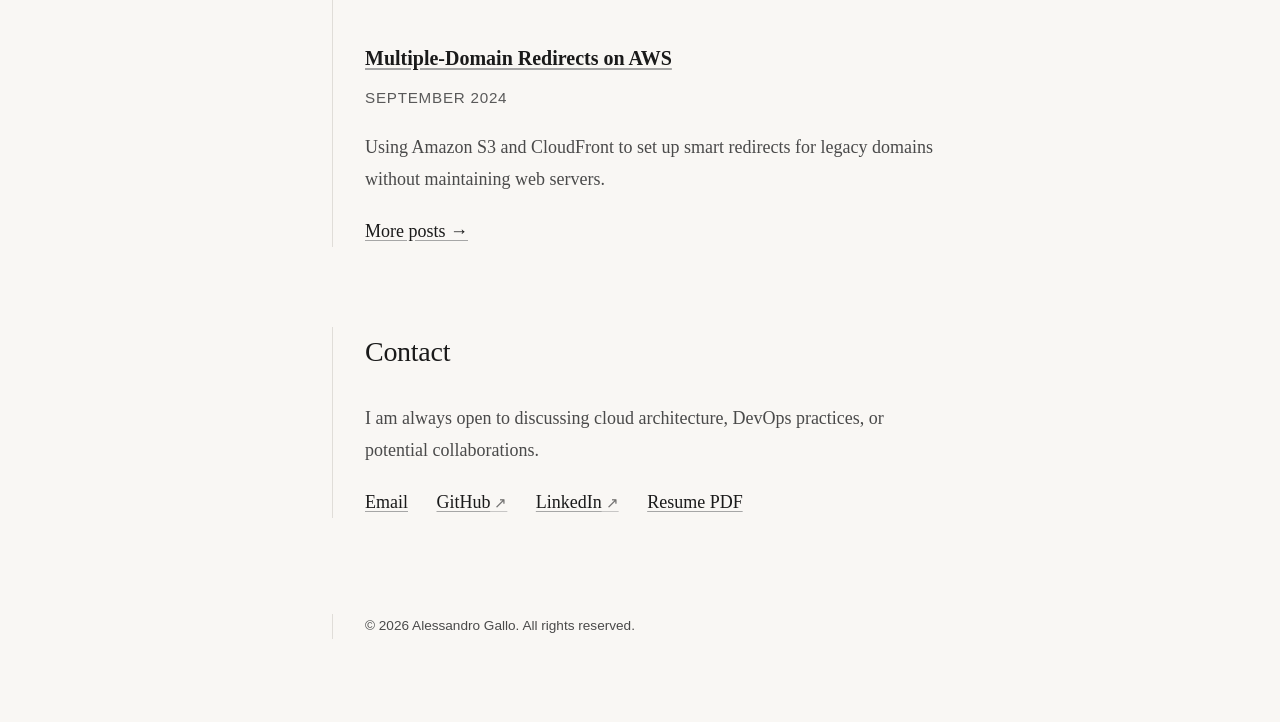
==== commit 01841af3: "Updated website" ====
--- a/index.html
+++ b/index.html
@@ -1,190 +1,50 @@
 <!DOCTYPE html>
 <html lang="en">
-
 <head>
   <meta charset="utf-8">
   <title>Alessandro Gallo - AWS DevOps Engineer</title>
   <meta name="viewport" content="width=device-width, initial-scale=1.0">
-  <meta name="description"
-    content="Alessandro Gallo's AWS DevOps Engineer portfolio, specializing in enterprise cloud governance, disaster recovery architectures, and mission-critical resilience.">
+  <meta name="description" content="Alessandro Gallo is an AWS DevOps Engineer specializing in enterprise cloud governance, zero-downtime migrations, and disaster recovery architectures.">
   <meta name="author" content="Alessandro Gallo">
+  
+  <meta property="og:type" content="website">
+  <meta property="og:url" content="https://alessandrogallo.eu.org/">
+  <meta property="og:title" content="Alessandro Gallo - AWS DevOps Engineer">
+  <meta property="og:description" content="Portfolio of Alessandro Gallo, specializing in enterprise cloud governance and mission-critical resilience on AWS.">
+  <meta property="og:image" content="https://alessandrogallo.eu.org/assets/profile/alessandro.jpg">
+
+  <meta property="twitter:card" content="summary_large_image">
+  <meta property="twitter:url" content="https://alessandrogallo.eu.org/">
+  <meta property="twitter:title" content="Alessandro Gallo - AWS DevOps Engineer">
+  <meta property="twitter:description" content="Portfolio of Alessandro Gallo, specializing in enterprise cloud governance and mission-critical resilience on AWS.">
+  <meta property="twitter:image" content="https://alessandrogallo.eu.org/assets/profile/alessandro.jpg">
+
+  <link rel="preload" as="image" href="assets/profile/alessandro.jpg">
   <link rel="icon" href="/assets/favicon/favicon.svg" type="image/svg+xml">
-  <style>
-    * {
-      margin: 0;
-      padding: 0;
-      box-sizing: border-box;
-    }
-
-    html {
-      scroll-behavior: smooth;
-    }
-
-    ::selection {
-      background: #e0ddd8;
-      color: #2c2c2c;
-    }
-
-    body {
-      font-family: Charter, 'Iowan Old Style', 'Palatino Linotype', 'URW Palladio L', Georgia, serif;
-      font-size: 18px;
-      line-height: 1.8;
-      color: #1a1a1a;
-      background: #f9f7f4;
-      max-width: 680px;
-      margin: 0 auto;
-      padding: 4rem 2rem;
-      -webkit-font-smoothing: subpixel-antialiased;
-      -moz-osx-font-smoothing: auto;
-    }
-
-    header {
-      margin-bottom: 5rem;
-    }
-
-    header img {
-      border-radius: 50%;
-      width: 96px;
-      height: 96px;
-      margin-bottom: 1.5rem;
-      border: 2px solid #e0ddd8;
-      object-fit: cover;
-    }
-
-    h1 {
-      font-size: 3rem;
-      font-weight: 400;
-      margin-bottom: 0.5rem;
-      letter-spacing: -0.03em;
-      color: #1a1a1a;
-      line-height: 1.1;
-    }
-
-    h2 {
-      font-size: 1.75rem;
-      font-weight: 400;
-      margin-bottom: 1.5rem;
-      color: #1a1a1a;
-      letter-spacing: -0.01em;
-    }
-
-    h3 {
-      font-size: 1.25rem;
-      font-weight: 600;
-      margin: 2.5rem 0 0.75rem;
-      color: #2c2c2c;
-    }
-
-    p {
-      margin-bottom: 1.2rem;
-      color: #4a4a4a;
-    }
-
-    a {
-      color: #2c2c2c;
-      text-decoration: underline;
-      text-decoration-color: #a6a6a6;
-      text-underline-offset: 3px;
-      transition: all 0.2s ease;
-    }
-
-    a:hover {
-      color: #8b6f47;
-      text-decoration-color: #8b6f47;
-    }
-
-    .meta {
-      color: #595959;
-      font-size: 1rem;
-      font-style: italic;
-      margin-bottom: 1.5rem;
-    }
-
-
-
-    section {
-      margin-bottom: 5rem;
-      padding-left: 2rem;
-      border-left: 1px solid #e0ddd8;
-    }
-
-    ul {
-      list-style: none;
-      margin-bottom: 1.2rem;
-    }
-
-    li {
-      margin-bottom: 0.7rem;
-      padding-left: 1.2rem;
-      position: relative;
-      color: #4a4a4a;
-    }
-
-    li:before {
-      content: "•";
-      position: absolute;
-      left: 0;
-      color: #8c8c8c;
-    }
-
-    .contact a {
-      margin-right: 1.5rem;
-      font-weight: 500;
-    }
-
-    a[href^="http"]:after {
-      content: " ↗";
-      font-size: 0.85em;
-      opacity: 0.6;
-    }
-
-
-
-    footer {
-      margin-top: 6rem;
-      padding-left: 2rem;
-      border-left: 1px solid #e0ddd8;
-      color: #595959;
-      font-size: 0.85rem;
-    }
-
-    @media (max-width: 600px) {
-      body {
-        padding: 2rem 1.5rem;
-      }
-
-      h1 {
-        font-size: 2.2rem;
-      }
-
-      section {
-        padding-left: 1.2rem;
-      }
-    }
-  </style>
+  <link rel="stylesheet" href="assets/css/style.css">
 </head>
 
 <body>
   <header>
     <img src="assets/profile/alessandro.jpg" alt="Alessandro Gallo" width="96" height="96" decoding="async">
     <h1>Alessandro Gallo</h1>
-    <p class="meta">AWS DevOps Engineer · Senior Consultant at beSharp S.p.A.</p>
+    <p class="meta">AWS DevOps Engineer · Senior Consultant at beSharp</p>
   </header>
 
   <main>
     <section>
       <h2>About</h2>
-      <p>AWS DevOps Engineer with 3+ years of experience building and improving cloud platforms on AWS. I help enterprise clients govern and modernize cloud infrastructure on AWS, from multi-account foundations with Control Tower to zero-downtime EKS migrations and resilient disaster recovery architectures.</p>
+      <p>I am an AWS DevOps Engineer focused on building robust, scalable, and secure cloud platforms. I help enterprise organizations govern and modernize their AWS infrastructure, transitioning them from legacy systems to resilient, automated cloud-native environments.</p>
     </section>
 
     <section>
       <h2>Skills</h2>
       <ul>
-        <li><strong>Cloud:</strong> Amazon Web Services, Microsoft Azure, Google Cloud Platform</li>
-        <li><strong>DevOps:</strong> Docker, Kubernetes, Jenkins, GitLab CI, Ansible</li>
-        <li><strong>Infrastructure as Code:</strong> Terraform, CloudFormation, AWS CDK</li>
+        <li><strong>Cloud:</strong> Amazon Web Services (AWS), Microsoft Azure, Google Cloud Platform (GCP)</li>
+        <li><strong>DevOps:</strong> Docker, Kubernetes (Amazon EKS), Jenkins, GitLab CI, Ansible, Azure DevOps, AWS CodeSuite</li>
+        <li><strong>Infrastructure as Code (IaC):</strong> Terraform, AWS CloudFormation, AWS CDK</li>
         <li><strong>Languages:</strong> Python, Bash, TypeScript, SQL</li>
-        <li><strong>Monitoring:</strong> Prometheus, Grafana, ELK Stack</li>
+        <li><strong>Monitoring & Observability:</strong> Prometheus, Grafana, ELK Stack, Amazon CloudWatch</li>
       </ul>
     </section>
 
@@ -193,43 +53,36 @@
       <h3>AWS DevOps Engineer</h3>
       <p class="meta">beSharp | Feb 2023 - Present | Pavia, IT</p>
       <ul>
-        <li>Architected and managed foundational cloud infrastructure for enterprise clients using Terraform and AWS CDK, enforcing strict governance and ensuring 99.99% availability.</li>
-        <li>Standardized CI/CD pipelines and Infrastructure as Code practices (AWS CodeSuite, Azure DevOps), reducing release cycle time by 60% while embedding automated compliance checks.</li>
-        <li>Led disaster recovery strategies and Kubernetes modernization (Amazon EKS) for mission-critical workloads, prioritizing high availability and zero-downtime migrations.</li>
+        <li>Architected enterprise-grade cloud foundations using Terraform and AWS CDK, enforcing automated security compliance and achieving <strong>99.99% infrastructure availability</strong> for highly regulated clients.</li>
+        <li>Standardized CI/CD pipelines across diverse teams using AWS CodeSuite and Azure DevOps, <strong>reducing release cycle times by 60%</strong> and accelerating time-to-market.</li>
+        <li>Led disaster recovery strategies and modernizations, executing <strong>zero-downtime monolith-to-microservices migrations on Amazon EKS</strong> to improve deployment frequency and high availability.</li>
       </ul>
     </section>
 
     <section>
       <h2>Featured Projects</h2>
 
-      <h3>Data Platform</h3>
+      <h3>Serverless Data Platform</h3>
       <p class="meta">AWS Glue, S3, Redshift, IAM | 2024</p>
-      <p>Designed a secure, serverless ETL data platform for an international humanitarian organization. Implemented a Single Source of Truth (SSOT) architecture, reducing data analysts' manual workload by 30%.</p>
+      <p>Designed a secure, serverless ETL data platform for an international humanitarian organization. Implemented a Single Source of Truth (SSOT) architecture, <strong>reducing data analysts' manual workload by 30%</strong> and significantly accelerating reporting capabilities.</p>
 
-      <h3>Cloud Governance &amp; Resilience</h3>
+      <h3>Enterprise Cloud Governance & Resilience</h3>
       <p class="meta">AWS Control Tower, Organizations, Route 53 | 2025</p>
-      <p>Architected a unified enterprise cloud foundation for a major Italian banking group across 100+ AWS accounts.
-  Implemented a comprehensive Disaster Recovery strategy with automated failover, achieving an RTO of under 15 minutes and an SLA target of 99.99% availability under strict regulatory standards.</p>
+      <p>Architected a unified cloud foundation for a major Italian banking group across 100+ AWS accounts. Implemented a comprehensive Disaster Recovery strategy with automated failover, <strong>achieving an RTO of under 15 minutes and an SLA target of 99.99% availability</strong> under strict financial regulatory standards.</p>
 
       <h3>Kubernetes Modernization</h3>
       <p class="meta">EKS, Terraform, Helm, IRSA | 2026</p>
-      <p>Led end-to-end EKS modernization for Italy's leading digital media group. Executed a blue-green cluster migration with zero downtime across dev, staging, and production environments.</p>
+      <p>Led end-to-end EKS modernization for Italy's leading digital media group. Executed a blue-green cluster migration, achieving <strong>zero downtime across dev, staging, and production environments</strong>.</p>
     </section>
 
     <section>
       <h2>Certifications</h2>
       <ul>
-        <li><strong>AWS:</strong> Solutions Architect Professional, Developer Associate, SysOps Administrator Associate, Solutions Architect Associate</li>
-        <li><strong>Microsoft:</strong> Azure Fundamentals, 365 Fundamentals, Security, Compliance, and Identity Fundamentals</li>
-        <li><strong>Cisco:</strong> Cyber Threat Management, Network Defense</li>
-        <li>Zyxel Certified Network Engineer</li>
+        <li><strong>AWS:</strong> Solutions Architect Professional (2024), Developer Associate (2024), SysOps Administrator Associate (2024), Solutions Architect Associate (2023)</li>
+        <li><strong>Microsoft:</strong> Azure Fundamentals (2022), 365 Fundamentals (2022), Security Compliance and Identity (2022)</li>
+        <li><strong>Cisco:</strong> Cisco Cyber Threat Management, Cisco Network Defense</li>
+        <li>Zyxel Certified Network Engineer (2022)</li>
       </ul>
-    </section>
-
-    <section>
-      <h2>Education</h2>
-      <h3>Associate Degree in Cloud and Data Security</h3>
-      <p class="meta">ITS Angelo Rizzoli | 2023 | Milan, IT</p>
     </section>
 
     <section>
@@ -240,22 +93,19 @@
 
       <h3><a href="blog/handling-multiple-domains-redirects.html">Multiple-Domain Redirects on AWS</a></h3>
       <p class="meta">September 2024</p>
-      <p>Using Amazon S3 and CloudFront to set up smart redirects for legacy domains without maintaining web servers.
-      </p>
+      <p>Using Amazon S3 and CloudFront to set up smart redirects for legacy domains without maintaining web servers.</p>
 
       <p><a href="blog/index.html">More posts →</a></p>
     </section>
 
-
-
     <section>
       <h2>Contact</h2>
-      <p>Feel free to reach out to discuss projects, collaborations, or roles.</p>
+      <p>I am always open to discussing cloud architecture, DevOps practices, or potential collaborations.</p>
       <p class="contact">
         <a href="mailto:gc.ale03@gmail.com">Email</a>
         <a href="https://github.com/AleG03" target="_blank" rel="noopener">GitHub</a>
-        <a href="https://linkedin.com/in/alessandro-gallo-cassarino" target="_blank"
-          rel="noopener">LinkedIn</a>
+        <a href="https://linkedin.com/in/alessandro-gallo-cassarino" target="_blank" rel="noopener">LinkedIn</a>
+        <a href="assets/Alessandro_Gallo_Resume.pdf" target="_blank">Resume PDF</a>
       </p>
     </section>
   </main>
@@ -264,5 +114,4 @@
     <p>© 2026 Alessandro Gallo. All rights reserved.</p>
   </footer>
 </body>
-
 </html>
--- a/assets/css/style.css
+++ b/assets/css/style.css
@@ -0,0 +1,222 @@
+/* assets/css/style.css */
+
+:root {
+  --bg-color: #f9f7f4;
+  --text-main: #1a1a1a;
+  --text-muted: #4a4a4a;
+  --text-meta: #595959;
+  --accent-color: #8b6f47;
+  --border-color: #e0ddd8;
+  --selection-bg: #e0ddd8;
+  --code-bg: #f0ede8;
+}
+
+@media (prefers-color-scheme: dark) {
+  :root {
+    --bg-color: #121212;
+    --text-main: #e0e0e0;
+    --text-muted: #b0b0b0;
+    --text-meta: #a0a0a0;
+    --accent-color: #d4b886;
+    --border-color: #333333;
+    --selection-bg: #404040;
+    --code-bg: #1e1e1e;
+  }
+  
+  img { opacity: 0.9; }
+}
+
+* {
+  margin: 0;
+  padding: 0;
+  box-sizing: border-box;
+}
+
+html {
+  scroll-behavior: smooth;
+}
+
+::selection {
+  background: var(--selection-bg);
+  color: var(--text-main);
+}
+
+body {
+  font-family: Charter, 'Iowan Old Style', 'Palatino Linotype', 'URW Palladio L', Georgia, serif;
+  font-size: 18px;
+  line-height: 1.8;
+  color: var(--text-main);
+  background: var(--bg-color);
+  max-width: 680px;
+  margin: 0 auto;
+  padding: 4rem 2rem;
+  -webkit-font-smoothing: subpixel-antialiased;
+  -moz-osx-font-smoothing: auto;
+}
+
+header { margin-bottom: 5rem; }
+
+header img {
+  border-radius: 50%;
+  width: 96px;
+  height: 96px;
+  margin-bottom: 1.5rem;
+  border: 2px solid var(--border-color);
+  object-fit: cover;
+}
+
+h1, h2, h3 {
+  color: var(--text-main);
+  text-wrap: balance;
+}
+
+h1 {
+  font-size: 3rem;
+  font-weight: 400;
+  margin-bottom: 0.5rem;
+  letter-spacing: -0.03em;
+  line-height: 1.1;
+}
+
+h2 {
+  font-size: 1.75rem;
+  font-weight: 400;
+  margin-bottom: 1.5rem;
+  letter-spacing: -0.01em;
+}
+
+article h2 { margin-top: 3rem; }
+
+h3 {
+  font-size: 1.25rem;
+  font-weight: 600;
+  margin: 2.5rem 0 0.5rem;
+}
+
+p {
+  margin-bottom: 1.2rem;
+  color: var(--text-muted);
+}
+
+/* Make impact metrics stand out */
+strong {
+  color: var(--text-main);
+  font-weight: 600;
+}
+
+a {
+  color: var(--text-main);
+  text-decoration: underline;
+  text-decoration-color: #a6a6a6;
+  text-underline-offset: 3px;
+  transition: all 0.2s ease;
+}
+
+a:hover {
+  color: var(--accent-color);
+  text-decoration-color: var(--accent-color);
+}
+
+.meta {
+  color: var(--text-meta);
+  font-size: 0.95rem;
+  font-family: -apple-system, BlinkMacSystemFont, "Segoe UI", Roboto, Helvetica, Arial, sans-serif;
+  margin-bottom: 1.2rem;
+  text-transform: uppercase;
+  letter-spacing: 0.05em;
+}
+
+section {
+  margin-bottom: 5rem;
+  padding-left: 2rem;
+  border-left: 1px solid var(--border-color);
+}
+
+ul, ol { margin-bottom: 1.2rem; }
+section ul { list-style: none; }
+
+section li {
+  margin-bottom: 0.8rem;
+  padding-left: 1.2rem;
+  position: relative;
+  color: var(--text-muted);
+}
+
+section li:before {
+  content: "→";
+  position: absolute;
+  left: -0.2rem;
+  color: var(--accent-color);
+  font-weight: bold;
+}
+
+article ul, article ol { padding-left: 2rem; }
+article li { margin-bottom: 0.5rem; color: var(--text-muted); }
+
+.contact a { margin-right: 1.5rem; font-weight: 500; }
+a[href^="http"]:after { content: " ↗"; font-size: 0.85em; opacity: 0.6; }
+
+.intro { font-size: 1.15rem; line-height: 1.9; color: var(--text-muted); }
+
+.back-link {
+  margin-bottom: 3rem;
+  display: inline-block;
+  text-decoration: none;
+  font-family: -apple-system, BlinkMacSystemFont, "Segoe UI", Roboto, Helvetica, Arial, sans-serif;
+  font-size: 0.95rem;
+}
+
+.back-link:before { content: "← "; color: var(--accent-color); }
+
+article {
+  padding-left: 2rem;
+  border-left: 1px solid var(--border-color);
+  margin-bottom: 5rem;
+}
+
+article h3 { margin-top: 0; }
+
+article img {
+  max-width: 100%;
+  height: auto;
+  border-radius: 6px;
+  margin: 2rem 0;
+  display: block;
+  border: 1px solid var(--border-color);
+}
+
+pre {
+  background: var(--code-bg);
+  padding: 1.5rem;
+  border-radius: 6px;
+  overflow-x: auto;
+  margin: 2rem 0;
+  border: 1px solid var(--border-color);
+  font-size: 0.9rem;
+}
+
+code {
+  font-family: 'SF Mono', Monaco, 'Cascadia Code', monospace;
+  background: var(--code-bg);
+  padding: 0.2rem 0.4rem;
+  border-radius: 4px;
+  font-size: 0.9em;
+  color: var(--text-main);
+}
+
+pre code { background: none; padding: 0; font-size: 1em; }
+
+footer {
+  margin-top: 6rem;
+  padding-left: 2rem;
+  border-left: 1px solid var(--border-color);
+  color: var(--text-meta);
+  font-size: 0.85rem;
+  font-family: -apple-system, BlinkMacSystemFont, "Segoe UI", Roboto, Helvetica, Arial, sans-serif;
+}
+
+@media (max-width: 600px) {
+  body { padding: 2rem 1.5rem; }
+  h1 { font-size: 2.2rem; }
+  section, article { padding-left: 1.2rem; }
+}
